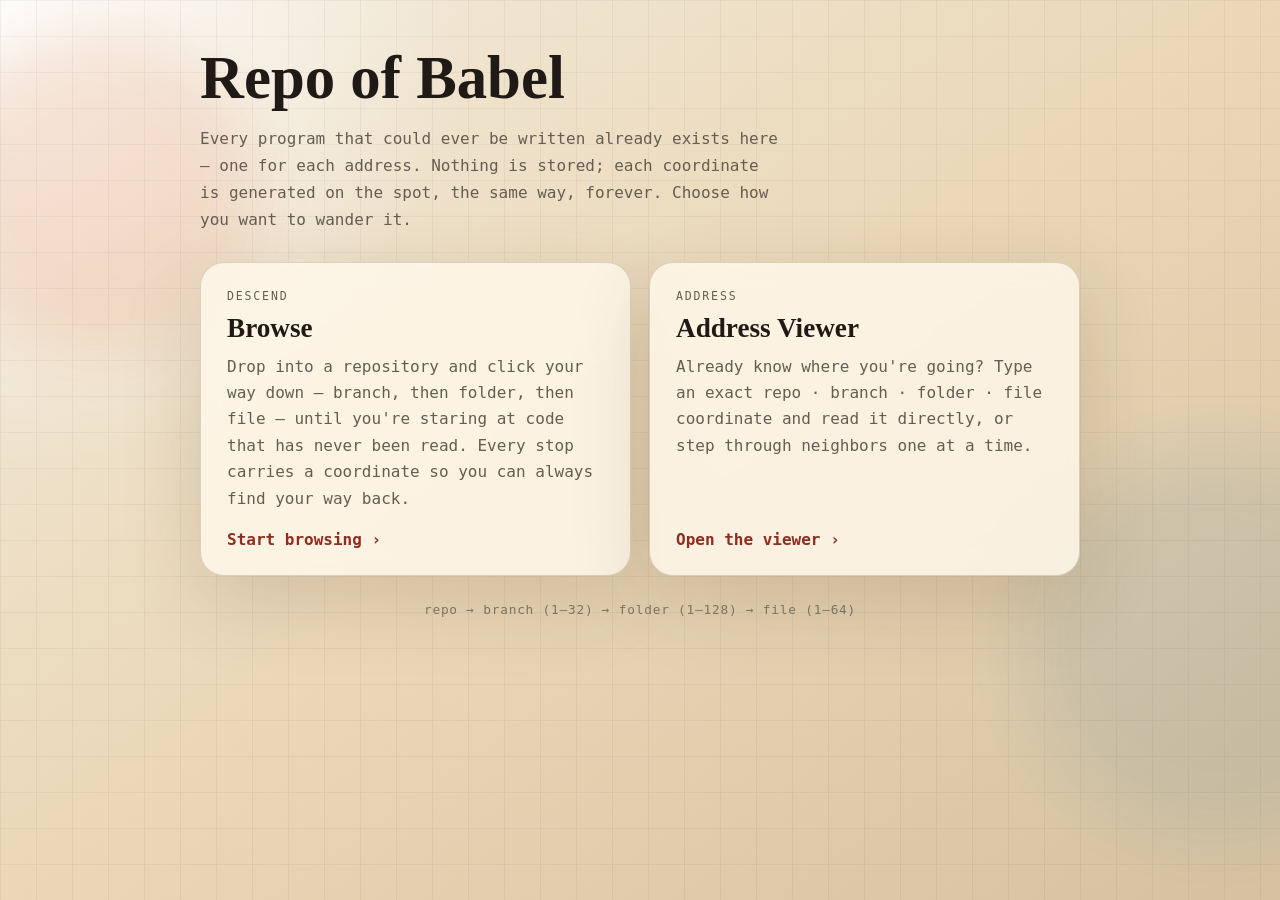
==== index.html @ e57479f8 "inital commit refactored old code" ====
<!doctype html>
<html lang="en">
  <head>
    <meta charset="UTF-8" />
    <meta name="viewport" content="width=device-width, initial-scale=1.0" />
    <title>Repo of Babel</title>
    <link rel="stylesheet" href="./styles.css" />
  </head>
  <body>
    <div class="background">
      <div class="glow glow-left"></div>
      <div class="glow glow-right"></div>
      <div class="grid"></div>
    </div>
    <main class="app-shell landing-shell">
      <header class="hero landing-hero">
        <h1>Repo of Babel</h1>
        <p class="landing-lede">
          Every program that could ever be written already exists here — one for
          each address. Nothing is stored; each coordinate is generated on the
          spot, the same way, forever. Choose how you want to wander it.
        </p>
      </header>

      <section class="mode-grid">
        <a class="mode-card" href="./browse.html">
          <span class="mode-tag">Descend</span>
          <h2>Browse</h2>
          <p>
            Drop into a repository and click your way down — branch, then folder,
            then file — until you're staring at code that has never been read.
            Every stop carries a coordinate so you can always find your way back.
          </p>
          <span class="mode-cta">Start browsing ›</span>
        </a>

        <a class="mode-card" href="./viewer.html">
          <span class="mode-tag">Address</span>
          <h2>Address Viewer</h2>
          <p>
            Already know where you're going? Type an exact
            repo · branch · folder · file coordinate and read it directly, or
            step through neighbors one at a time.
          </p>
          <span class="mode-cta">Open the viewer ›</span>
        </a>
      </section>

      <footer class="landing-foot">
        <p>repo → branch (1–32) → folder (1–128) → file (1–64)</p>
      </footer>
    </main>
  </body>
</html>
---- styles.css ----
:root {
  --bg: #f4ede0;
  --bg-deep: #d4c19f;
  --ink: #1f1a15;
  --muted: #665d52;
  --panel: rgba(255, 248, 235, 0.82);
  --panel-strong: rgba(255, 252, 246, 0.94);
  --border: rgba(58, 44, 28, 0.18);
  --shadow: 0 24px 80px rgba(74, 51, 17, 0.16);
  --keyword: #8f2d20;
  --builtin: #7e5f14;
  --operator: #38495a;
  --identifier: #2a2a2a;
  --literal: #146c4f;
  --comment: #857463;
  --line-number: rgba(31, 26, 21, 0.35);
}

* {
  box-sizing: border-box;
}

html,
body {
  margin: 0;
  min-height: 100%;
  overflow-x: hidden;
}

body {
  background:
    radial-gradient(circle at top left, rgba(255, 255, 255, 0.85), transparent 30%),
    linear-gradient(145deg, var(--bg) 0%, #ead8b8 48%, var(--bg-deep) 100%);
  color: var(--ink);
  font-family: "IBM Plex Mono", "SFMono-Regular", "Consolas", monospace;
}

button,
input,
select {
  font: inherit;
}

.background {
  inset: 0;
  overflow: hidden;
  pointer-events: none;
  position: fixed;
}

.glow {
  border-radius: 999px;
  filter: blur(30px);
  opacity: 0.65;
  position: absolute;
}

.glow-left {
  background: rgba(219, 110, 58, 0.22);
  height: 20rem;
  left: -4rem;
  top: 2rem;
  width: 20rem;
}

.glow-right {
  background: rgba(77, 126, 164, 0.18);
  bottom: 4rem;
  height: 24rem;
  right: -8rem;
  width: 24rem;
}

.grid {
  background-image:
    linear-gradient(rgba(53, 44, 31, 0.05) 1px, transparent 1px),
    linear-gradient(90deg, rgba(53, 44, 31, 0.05) 1px, transparent 1px);
  background-size: 36px 36px;
  inset: 0;
  position: absolute;
}

.app-shell {
  margin: 0 auto;
  max-width: 1100px;
  padding: 48px 20px 72px;
  position: relative;
}

.hero {
  animation: rise 600ms ease-out both;
  margin-bottom: 20px;
}

h1 {
  font-family: "Iowan Old Style", "Palatino Linotype", "Book Antiqua", Georgia, serif;
  font-size: clamp(2.2rem, 5vw, 3.8rem);
  line-height: 1;
  margin: 0;
}

.bound {
  color: var(--muted);
  font-size: 0.72rem;
  font-style: normal;
  letter-spacing: 0.04em;
  margin-left: 4px;
  opacity: 0.7;
}

.panel {
  backdrop-filter: blur(12px);
  background: var(--panel);
  border: 1px solid var(--border);
  border-radius: 24px;
  box-shadow: var(--shadow);
}

.controls-panel,
.meta-panel,
.viewer-panel {
  animation: rise 700ms ease-out both;
}

.controls-panel {
  padding: 20px;
}

.address-grid {
  display: grid;
  gap: 14px;
  grid-template-columns: repeat(5, minmax(0, 1fr));
}

label {
  display: flex;
  flex-direction: column;
  gap: 8px;
}

label span {
  color: var(--muted);
  font-size: 0.82rem;
}

select {
  appearance: none;
  background: var(--panel-strong);
  border: 1px solid rgba(75, 58, 36, 0.18);
  border-radius: 14px;
  color: var(--ink);
  min-height: 48px;
  padding: 12px 14px;
}

select:focus {
  border-color: rgba(143, 45, 32, 0.5);
  box-shadow: 0 0 0 3px rgba(143, 45, 32, 0.12);
  outline: none;
}

button {
  cursor: pointer;
  font-weight: 500;
  transition:
    transform 160ms ease,
    background 160ms ease,
    color 160ms ease,
    box-shadow 160ms ease;
}

/* Integrated spin field: ‹ [input] › */
.spin-field {
  align-items: stretch;
  background: var(--panel-strong);
  border: 1px solid rgba(75, 58, 36, 0.18);
  border-radius: 14px;
  display: flex;
  min-height: 48px;
  overflow: hidden;
  transition: border-color 160ms ease, box-shadow 160ms ease;
}

.spin-field:focus-within {
  border-color: rgba(143, 45, 32, 0.5);
  box-shadow: 0 0 0 3px rgba(143, 45, 32, 0.12);
}

.spin-field input {
  background: transparent;
  border: 0;
  border-radius: 0;
  color: var(--ink);
  flex: 1;
  min-width: 0;
  padding: 12px 4px;
  text-align: center;
}

.spin-field input:focus {
  box-shadow: none;
  outline: none;
}

.spin-field input::-webkit-inner-spin-button,
.spin-field input::-webkit-outer-spin-button {
  appearance: none;
}

.spin-field input[type="number"] {
  -moz-appearance: textfield;
}

.spin-btn {
  align-items: center;
  background: transparent;
  border: 0;
  color: var(--muted);
  display: flex;
  font-size: 1.2rem;
  justify-content: center;
  padding: 0 14px;
  transition: background 160ms ease, color 160ms ease;
}

.spin-btn:hover {
  background: rgba(35, 24, 15, 0.08);
  color: var(--ink);
}

.spin-btn:active {
  background: rgba(35, 24, 15, 0.15);
}

.nav-actions-row {
  display: flex;
  gap: 12px;
  margin-top: 18px;
}

.action-btn {
  background: #23180f;
  border: 0;
  border-radius: 999px;
  color: #fff9f0;
  min-height: 44px;
  padding: 0 20px;
}

.action-btn:hover {
  background: #8f2d20;
  transform: translateY(-1px);
}

.action-btn.ghost {
  background: transparent;
  border: 1px solid rgba(75, 58, 36, 0.28);
  color: var(--ink);
}

.action-btn.ghost:hover {
  background: var(--panel-strong);
  border-color: rgba(143, 45, 32, 0.5);
  color: #8f2d20;
}

/* Shared header row (viewer + browse) */
.hero-row {
  align-items: flex-end;
  display: flex;
  flex-wrap: wrap;
  gap: 16px;
  justify-content: space-between;
}

.home-link {
  color: var(--muted);
  display: inline-block;
  font-size: 0.85rem;
  letter-spacing: 0.03em;
  margin-bottom: 6px;
  text-decoration: none;
}

.home-link:hover {
  color: #8f2d20;
}

/* Landing page */
.landing-shell {
  max-width: 920px;
}

.landing-hero {
  margin-bottom: 28px;
}

.landing-lede {
  color: var(--muted);
  font-size: 1rem;
  line-height: 1.7;
  margin: 16px 0 0;
  max-width: 60ch;
}

.mode-grid {
  display: grid;
  gap: 18px;
  grid-template-columns: repeat(2, minmax(0, 1fr));
}

.mode-card {
  animation: rise 700ms ease-out both;
  backdrop-filter: blur(12px);
  background: var(--panel);
  border: 1px solid var(--border);
  border-radius: 24px;
  box-shadow: var(--shadow);
  color: var(--ink);
  display: flex;
  flex-direction: column;
  gap: 10px;
  padding: 26px;
  text-decoration: none;
  transition: transform 180ms ease, box-shadow 180ms ease, border-color 180ms ease;
}

.mode-card:hover {
  border-color: rgba(143, 45, 32, 0.45);
  box-shadow: 0 28px 80px rgba(74, 51, 17, 0.22);
  transform: translateY(-4px);
}

.mode-tag {
  color: var(--muted);
  font-size: 0.72rem;
  letter-spacing: 0.16em;
  text-transform: uppercase;
}

.mode-card h2 {
  font-family: "Iowan Old Style", "Palatino Linotype", "Book Antiqua", Georgia, serif;
  font-size: 1.7rem;
  margin: 0;
}

.mode-card p {
  color: var(--muted);
  line-height: 1.65;
  margin: 0;
}

.mode-cta {
  color: #8f2d20;
  font-weight: 600;
  margin-top: auto;
  padding-top: 8px;
}

.landing-foot {
  color: var(--muted);
  font-size: 0.8rem;
  letter-spacing: 0.06em;
  margin-top: 26px;
  opacity: 0.8;
  text-align: center;
}

/* Browse: guided descent */
.browse-tools {
  align-items: flex-end;
  display: flex;
  gap: 12px;
}

.lang-inline {
  flex-direction: column;
  gap: 6px;
}

.lang-inline span {
  font-size: 0.72rem;
}

.lang-inline select {
  min-height: 44px;
  padding: 8px 12px;
}

/* GitHub-style browse */
.gh-panel {
  margin-top: 18px;
  overflow: hidden;
  padding-bottom: 8px;
}

.gh-topbar {
  align-items: center;
  border-bottom: 1px solid var(--border);
  display: flex;
  flex-wrap: wrap;
  gap: 12px;
  justify-content: space-between;
  padding: 14px 20px;
}

.gh-breadcrumb {
  align-items: center;
  display: flex;
  flex-wrap: wrap;
  font-size: 1.05rem;
  gap: 6px;
}

.gh-breadcrumb svg {
  vertical-align: text-bottom;
}

.ghcrumb-root,
.ghcrumb-owner {
  align-items: center;
  color: var(--muted);
  display: inline-flex;
  gap: 6px;
}

.ghcrumb {
  background: transparent;
  border: 0;
  color: #8f2d20;
  cursor: pointer;
  font: inherit;
  padding: 2px 2px;
}

.ghcrumb:hover {
  text-decoration: underline;
}

.ghcrumb-repo {
  font-weight: 600;
}

.ghcrumb-current {
  color: var(--ink);
  cursor: default;
  font-weight: 600;
}

.ghcrumb-sep {
  color: var(--muted);
}

.gh-actions {
  align-items: center;
  display: flex;
  flex-wrap: wrap;
  gap: 10px;
}

.gh-pager {
  align-items: center;
  display: flex;
  gap: 8px;
}

.gh-page-label {
  color: var(--muted);
  font-size: 0.8rem;
}

.gh-btn {
  background: var(--panel-strong);
  border: 1px solid rgba(75, 58, 36, 0.22);
  border-radius: 8px;
  color: var(--ink);
  min-height: 34px;
  padding: 0 12px;
}

.gh-btn:hover:not(:disabled) {
  border-color: rgba(143, 45, 32, 0.5);
  color: #8f2d20;
}

.gh-btn:disabled {
  cursor: default;
  opacity: 0.45;
}

.gh-branch {
  align-items: center;
  background: var(--panel-strong);
  border: 1px solid rgba(75, 58, 36, 0.22);
  border-radius: 8px;
  color: var(--muted);
  display: inline-flex;
  gap: 6px;
  padding: 4px 8px 4px 10px;
}

.gh-branch-select {
  appearance: none;
  background: transparent;
  border: 0;
  color: var(--ink);
  min-height: 28px;
  padding: 0 4px;
}

.gh-branch-select:focus {
  outline: none;
}

.gh-coord {
  background: var(--panel-strong);
  border: 1px solid var(--border);
  border-radius: 999px;
  color: var(--muted);
  font-size: 0.76rem;
  letter-spacing: 0.04em;
  padding: 4px 12px;
}

.gh-body {
  max-height: 64vh;
  overflow: auto;
}

/* Repo explore grid */
.gh-repo-grid {
  display: grid;
  gap: 14px;
  grid-template-columns: repeat(auto-fill, minmax(280px, 1fr));
  padding: 18px 20px;
}

.gh-repo-card {
  background: var(--panel-strong);
  border: 1px solid var(--border);
  border-radius: 12px;
  color: var(--ink);
  display: flex;
  flex-direction: column;
  gap: 8px;
  padding: 16px;
  text-align: left;
}

.gh-repo-card:hover {
  border-color: rgba(143, 45, 32, 0.45);
  box-shadow: 0 12px 28px rgba(74, 51, 17, 0.14);
  transform: translateY(-2px);
}

.gh-repo-title {
  align-items: center;
  color: var(--muted);
  display: flex;
  gap: 8px;
}

.gh-repo-name {
  color: #8f2d20;
  font-weight: 600;
}

.gh-repo-desc {
  color: var(--muted);
  font-size: 0.85rem;
  line-height: 1.5;
  margin: 0;
}

.gh-repo-meta {
  align-items: center;
  color: var(--muted);
  display: flex;
  flex-wrap: wrap;
  font-size: 0.78rem;
  gap: 14px;
  margin-top: auto;
  padding-top: 4px;
}

.gh-repo-stars,
.gh-repo-lang {
  align-items: center;
  display: inline-flex;
  gap: 5px;
}

.gh-lang-dot {
  border-radius: 999px;
  display: inline-block;
  height: 10px;
  width: 10px;
}

/* File-listing table (folders + files) */
.gh-listing {
  padding: 6px 0;
}

.gh-row {
  align-items: center;
  background: transparent;
  border: 0;
  border-top: 1px solid var(--border);
  color: var(--ink);
  display: grid;
  gap: 16px;
  grid-template-columns: 20px minmax(120px, 240px) minmax(0, 1fr) auto;
  padding: 10px 20px;
  text-align: left;
  width: 100%;
}

.gh-row:first-child {
  border-top: 0;
}

.gh-row:hover {
  background: rgba(84, 174, 255, 0.08);
}

.gh-row-icon {
  align-items: center;
  display: inline-flex;
}

.gh-row-name {
  color: var(--ink);
  font-size: 0.9rem;
}

.gh-row:hover .gh-row-name {
  color: #8f2d20;
  text-decoration: underline;
}

.gh-row-msg {
  color: var(--muted);
  font-size: 0.82rem;
  overflow: hidden;
  text-overflow: ellipsis;
  white-space: nowrap;
}

.gh-row-time {
  color: var(--muted);
  font-size: 0.78rem;
  white-space: nowrap;
}

/* Blob view */
.gh-blob {
  padding: 0;
}

.blob-head {
  align-items: center;
  border-bottom: 1px solid var(--border);
  display: flex;
  flex-wrap: wrap;
  gap: 12px;
  justify-content: space-between;
  padding: 12px 20px;
}

.blob-name {
  align-items: center;
  display: inline-flex;
  gap: 8px;
}

.blob-meta {
  color: var(--muted);
  font-size: 0.8rem;
}

@media (max-width: 640px) {
  .gh-row {
    grid-template-columns: 20px minmax(0, 1fr) auto;
  }

  .gh-row-msg {
    display: none;
  }
}

.viewer-panel {
  margin-top: 18px;
  overflow: hidden;
}

.viewer-header {
  border-bottom: 1px solid var(--border);
  padding: 12px 20px;
}

.viewer-subtitle {
  color: var(--muted);
  font-size: 0.85rem;
  margin: 0;
}

.code-viewer {
  background:
    linear-gradient(180deg, rgba(255, 253, 249, 0.95), rgba(250, 243, 230, 0.95));
  counter-reset: line;
  font-size: 0.95rem;
  line-height: 1.7;
  max-height: 60vh;
  overflow: auto;
  padding: 16px 0;
}

.code-line {
  align-items: baseline;
  counter-increment: line;
  display: grid;
  gap: 18px;
  grid-template-columns: 56px minmax(0, 1fr);
  min-height: 1.8em;
  padding: 0 20px;
  white-space: pre-wrap;
}

.code-line::before {
  color: var(--line-number);
  content: counter(line);
  text-align: right;
}

.code-content {
  white-space: pre-wrap;
  word-break: break-word;
}

.token-keyword {
  color: var(--keyword);
  font-weight: 700;
}

.token-builtin {
  color: var(--builtin);
}

.token-operator {
  color: var(--operator);
}

.token-identifier {
  color: var(--identifier);
}

.token-literal {
  color: var(--literal);
}

.token-comment {
  color: var(--comment);
  font-style: italic;
}

.token-punctuation {
  color: rgba(31, 26, 21, 0.7);
}

.token-plain {
  color: inherit;
}

@keyframes rise {
  from {
    opacity: 0;
    transform: translateY(18px);
  }

  to {
    opacity: 1;
    transform: translateY(0);
  }
}

@media (max-width: 900px) {
  .address-grid {
    grid-template-columns: repeat(2, minmax(0, 1fr));
  }

  .language-select {
    grid-column: 1 / -1;
  }

  .mode-grid {
    grid-template-columns: 1fr;
  }
}

@media (max-width: 640px) {
  .app-shell {
    padding: 28px 14px 48px;
  }

  .address-grid {
    grid-template-columns: 1fr;
  }

  .code-line {
    gap: 12px;
    grid-template-columns: 42px minmax(0, 1fr);
    padding: 0 14px;
  }

  .controls-panel,
  .viewer-header {
    padding-left: 14px;
    padding-right: 14px;
  }

  .nav-actions-row .action-btn {
    flex: 1;
  }
}
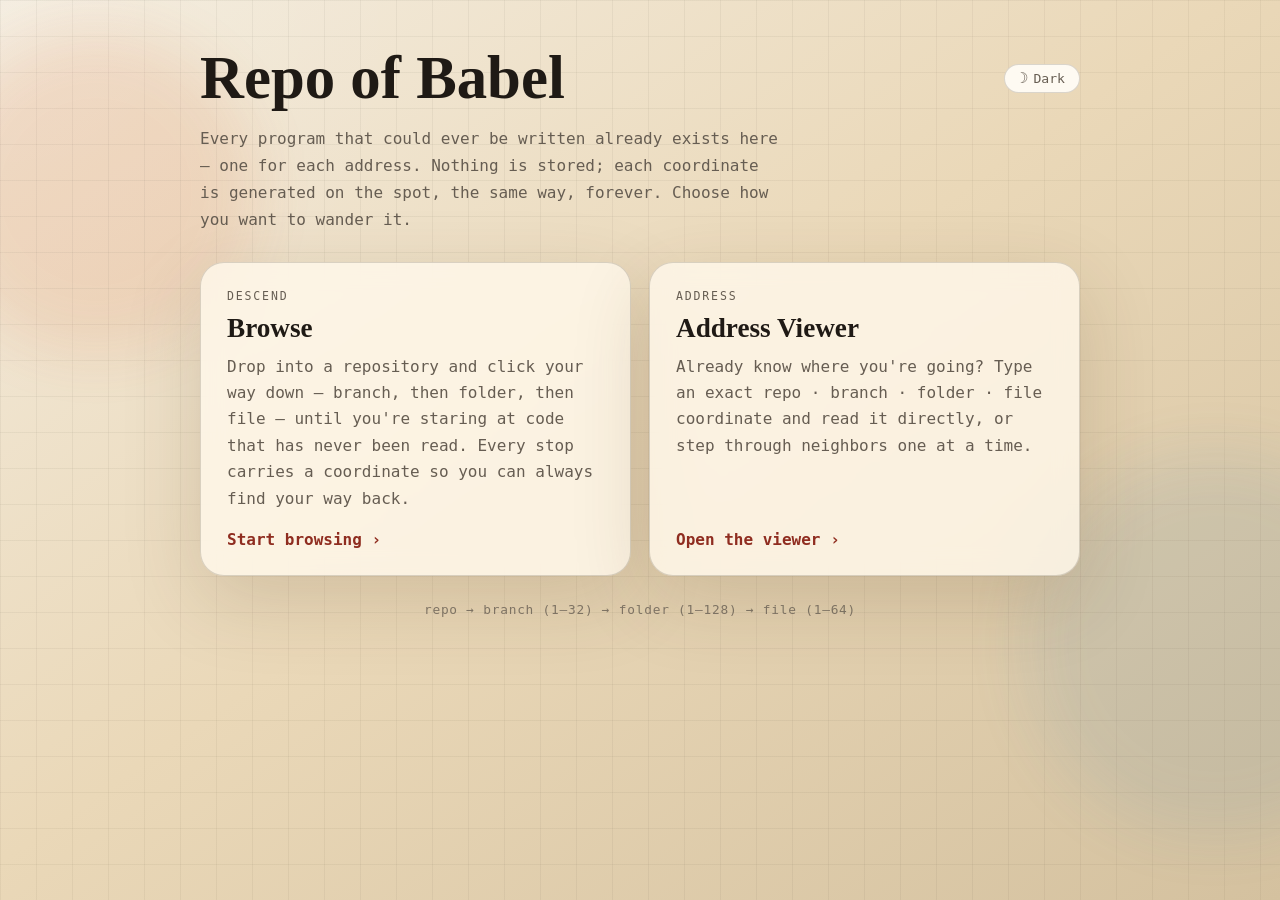
==== commit dbba3a8a: "added dark theme ui" ====
--- a/index.html
+++ b/index.html
@@ -5,6 +5,7 @@
     <meta name="viewport" content="width=device-width, initial-scale=1.0" />
     <title>Repo of Babel</title>
     <link rel="stylesheet" href="./styles.css" />
+    <script src="./theme.js"></script>
   </head>
   <body>
     <div class="background">
@@ -14,7 +15,13 @@
     </div>
     <main class="app-shell landing-shell">
       <header class="hero landing-hero">
-        <h1>Repo of Babel</h1>
+        <div class="landing-title-row">
+          <h1>Repo of Babel</h1>
+          <button class="theme-toggle" aria-label="Toggle dark mode">
+            <span class="theme-toggle-icon">☽</span>
+            <span class="theme-toggle-label">Dark</span>
+          </button>
+        </div>
         <p class="landing-lede">
           Every program that could ever be written already exists here — one for
           each address. Nothing is stored; each coordinate is generated on the
--- a/styles.css
+++ b/styles.css
@@ -1,6 +1,7 @@
 :root {
   --bg: #f4ede0;
   --bg-deep: #d4c19f;
+  --bg-mid: #ead8b8;
   --ink: #1f1a15;
   --muted: #665d52;
   --panel: rgba(255, 248, 235, 0.82);
@@ -14,6 +15,82 @@
   --literal: #146c4f;
   --comment: #857463;
   --line-number: rgba(31, 26, 21, 0.35);
+  --code-bg-top: rgba(255, 253, 249, 0.95);
+  --code-bg-bot: rgba(250, 243, 230, 0.95);
+  --glow-left: rgba(219, 110, 58, 0.22);
+  --glow-right: rgba(77, 126, 164, 0.18);
+  --grid-line: rgba(53, 44, 31, 0.05);
+  --accent: #8f2d20;
+  --btn-dark-bg: #23180f;
+  --btn-dark-fg: #fff9f0;
+  --spin-hover-bg: rgba(35, 24, 15, 0.08);
+  --spin-active-bg: rgba(35, 24, 15, 0.15);
+}
+
+[data-theme="dark"] {
+  --bg: #131110;
+  --bg-deep: #1c1915;
+  --bg-mid: #1a1714;
+  --ink: #e8dfd0;
+  --muted: #8c8070;
+  --panel: rgba(28, 25, 21, 0.88);
+  --panel-strong: rgba(36, 32, 27, 0.96);
+  --border: rgba(200, 170, 120, 0.12);
+  --shadow: 0 24px 80px rgba(0, 0, 0, 0.45);
+  --keyword: #e07060;
+  --builtin: #c4a044;
+  --operator: #7eb3cc;
+  --identifier: #d4ccc0;
+  --literal: #5ec49a;
+  --comment: #7a6e60;
+  --line-number: rgba(200, 185, 160, 0.28);
+  --code-bg-top: rgba(20, 18, 15, 0.97);
+  --code-bg-bot: rgba(25, 22, 17, 0.97);
+  --glow-left: rgba(200, 90, 40, 0.14);
+  --glow-right: rgba(60, 110, 150, 0.12);
+  --grid-line: rgba(200, 170, 120, 0.04);
+  --accent: #e07060;
+  --btn-dark-bg: #e8dfd0;
+  --btn-dark-fg: #131110;
+  --spin-hover-bg: rgba(200, 185, 160, 0.08);
+  --spin-active-bg: rgba(200, 185, 160, 0.15);
+  --scrollbar-track: rgba(200, 170, 120, 0.05);
+  --scrollbar-thumb: rgba(200, 170, 120, 0.18);
+  --scrollbar-thumb-hover: rgba(224, 112, 96, 0.5);
+}
+
+@media (prefers-color-scheme: dark) {
+  :root:not([data-theme="light"]) {
+    --bg: #131110;
+    --bg-deep: #1c1915;
+    --bg-mid: #1a1714;
+    --ink: #e8dfd0;
+    --muted: #8c8070;
+    --panel: rgba(28, 25, 21, 0.88);
+    --panel-strong: rgba(36, 32, 27, 0.96);
+    --border: rgba(200, 170, 120, 0.12);
+    --shadow: 0 24px 80px rgba(0, 0, 0, 0.45);
+    --keyword: #e07060;
+    --builtin: #c4a044;
+    --operator: #7eb3cc;
+    --identifier: #d4ccc0;
+    --literal: #5ec49a;
+    --comment: #7a6e60;
+    --line-number: rgba(200, 185, 160, 0.28);
+    --code-bg-top: rgba(20, 18, 15, 0.97);
+    --code-bg-bot: rgba(25, 22, 17, 0.97);
+    --glow-left: rgba(200, 90, 40, 0.14);
+    --glow-right: rgba(60, 110, 150, 0.12);
+    --grid-line: rgba(200, 170, 120, 0.04);
+    --accent: #e07060;
+    --btn-dark-bg: #e8dfd0;
+    --btn-dark-fg: #131110;
+    --spin-hover-bg: rgba(200, 185, 160, 0.08);
+    --spin-active-bg: rgba(200, 185, 160, 0.15);
+    --scrollbar-track: rgba(200, 170, 120, 0.05);
+    --scrollbar-thumb: rgba(200, 170, 120, 0.18);
+    --scrollbar-thumb-hover: rgba(224, 112, 96, 0.5);
+  }
 }
 
 * {
@@ -29,10 +106,11 @@
 
 body {
   background:
-    radial-gradient(circle at top left, rgba(255, 255, 255, 0.85), transparent 30%),
-    linear-gradient(145deg, var(--bg) 0%, #ead8b8 48%, var(--bg-deep) 100%);
+    radial-gradient(circle at top left, rgba(255, 255, 255, 0.06), transparent 30%),
+    linear-gradient(145deg, var(--bg) 0%, var(--bg-mid) 48%, var(--bg-deep) 100%);
   color: var(--ink);
   font-family: "IBM Plex Mono", "SFMono-Regular", "Consolas", monospace;
+  transition: background 300ms ease, color 300ms ease;
 }
 
 button,
@@ -56,7 +134,7 @@
 }
 
 .glow-left {
-  background: rgba(219, 110, 58, 0.22);
+  background: var(--glow-left);
   height: 20rem;
   left: -4rem;
   top: 2rem;
@@ -64,7 +142,7 @@
 }
 
 .glow-right {
-  background: rgba(77, 126, 164, 0.18);
+  background: var(--glow-right);
   bottom: 4rem;
   height: 24rem;
   right: -8rem;
@@ -73,8 +151,8 @@
 
 .grid {
   background-image:
-    linear-gradient(rgba(53, 44, 31, 0.05) 1px, transparent 1px),
-    linear-gradient(90deg, rgba(53, 44, 31, 0.05) 1px, transparent 1px);
+    linear-gradient(var(--grid-line) 1px, transparent 1px),
+    linear-gradient(90deg, var(--grid-line) 1px, transparent 1px);
   background-size: 36px 36px;
   inset: 0;
   position: absolute;
@@ -224,12 +302,12 @@
 }
 
 .spin-btn:hover {
-  background: rgba(35, 24, 15, 0.08);
+  background: var(--spin-hover-bg);
   color: var(--ink);
 }
 
 .spin-btn:active {
-  background: rgba(35, 24, 15, 0.15);
+  background: var(--spin-active-bg);
 }
 
 .nav-actions-row {
@@ -239,16 +317,17 @@
 }
 
 .action-btn {
-  background: #23180f;
+  background: var(--btn-dark-bg);
   border: 0;
   border-radius: 999px;
-  color: #fff9f0;
+  color: var(--btn-dark-fg);
   min-height: 44px;
   padding: 0 20px;
 }
 
 .action-btn:hover {
-  background: #8f2d20;
+  background: var(--accent);
+  color: #fff;
   transform: translateY(-1px);
 }
 
@@ -260,8 +339,8 @@
 
 .action-btn.ghost:hover {
   background: var(--panel-strong);
-  border-color: rgba(143, 45, 32, 0.5);
-  color: #8f2d20;
+  border-color: var(--accent);
+  color: var(--accent);
 }
 
 /* Shared header row (viewer + browse) */
@@ -283,7 +362,7 @@
 }
 
 .home-link:hover {
-  color: #8f2d20;
+  color: var(--accent);
 }
 
 /* Landing page */
@@ -326,7 +405,7 @@
 }
 
 .mode-card:hover {
-  border-color: rgba(143, 45, 32, 0.45);
+  border-color: rgba(143, 45, 32, 0.35);
   box-shadow: 0 28px 80px rgba(74, 51, 17, 0.22);
   transform: translateY(-4px);
 }
@@ -351,7 +430,7 @@
 }
 
 .mode-cta {
-  color: #8f2d20;
+  color: var(--accent);
   font-weight: 600;
   margin-top: auto;
   padding-top: 8px;
@@ -427,7 +506,7 @@
 .ghcrumb {
   background: transparent;
   border: 0;
-  color: #8f2d20;
+  color: var(--accent);
   cursor: pointer;
   font: inherit;
   padding: 2px 2px;
@@ -439,6 +518,16 @@
 
 .ghcrumb-repo {
   font-weight: 600;
+}
+
+.ghcrumb-index {
+  background: var(--panel-strong);
+  border: 1px solid var(--border);
+  border-radius: 999px;
+  color: var(--muted);
+  font-size: 0.72rem;
+  letter-spacing: 0.03em;
+  padding: 1px 8px;
 }
 
 .ghcrumb-current {
@@ -479,8 +568,8 @@
 }
 
 .gh-btn:hover:not(:disabled) {
-  border-color: rgba(143, 45, 32, 0.5);
-  color: #8f2d20;
+  border-color: var(--accent);
+  color: var(--accent);
 }
 
 .gh-btn:disabled {
@@ -491,7 +580,7 @@
 .gh-branch {
   align-items: center;
   background: var(--panel-strong);
-  border: 1px solid rgba(75, 58, 36, 0.22);
+  border: 1px solid var(--border);
   border-radius: 8px;
   color: var(--muted);
   display: inline-flex;
@@ -501,7 +590,7 @@
 
 .gh-branch-select {
   appearance: none;
-  background: transparent;
+  background: var(--panel-strong);
   border: 0;
   color: var(--ink);
   min-height: 28px;
@@ -548,7 +637,7 @@
 }
 
 .gh-repo-card:hover {
-  border-color: rgba(143, 45, 32, 0.45);
+  border-color: rgba(143, 45, 32, 0.35);
   box-shadow: 0 12px 28px rgba(74, 51, 17, 0.14);
   transform: translateY(-2px);
 }
@@ -561,8 +650,20 @@
 }
 
 .gh-repo-name {
-  color: #8f2d20;
+  color: var(--accent);
   font-weight: 600;
+}
+
+.gh-repo-index {
+  background: var(--panel);
+  border: 1px solid var(--border);
+  border-radius: 999px;
+  color: var(--muted);
+  font-size: 0.72rem;
+  letter-spacing: 0.03em;
+  margin-left: auto;
+  padding: 1px 8px;
+  white-space: nowrap;
 }
 
 .gh-repo-desc {
@@ -635,7 +736,7 @@
 }
 
 .gh-row:hover .gh-row-name {
-  color: #8f2d20;
+  color: var(--accent);
   text-decoration: underline;
 }
 
@@ -707,7 +808,7 @@
 
 .code-viewer {
   background:
-    linear-gradient(180deg, rgba(255, 253, 249, 0.95), rgba(250, 243, 230, 0.95));
+    linear-gradient(180deg, var(--code-bg-top), var(--code-bg-bot));
   counter-reset: line;
   font-size: 0.95rem;
   line-height: 1.7;
@@ -772,6 +873,72 @@
   color: inherit;
 }
 
+/* Dark mode toggle — inline in header */
+.theme-toggle {
+  align-items: center;
+  background: var(--panel-strong);
+  border: 1px solid var(--border);
+  border-radius: 999px;
+  color: var(--muted);
+  cursor: pointer;
+  display: inline-flex;
+  font-size: 0.82rem;
+  gap: 5px;
+  padding: 6px 14px;
+  transition: background 160ms ease, color 160ms ease, border-color 160ms ease;
+}
+
+.theme-toggle:hover {
+  border-color: var(--accent);
+  color: var(--accent);
+}
+
+.theme-toggle-icon {
+  font-size: 0.95rem;
+  line-height: 1;
+}
+
+/* landing: title + toggle on same row */
+.landing-title-row {
+  align-items: center;
+  display: flex;
+  flex-wrap: wrap;
+  gap: 16px;
+  justify-content: space-between;
+}
+
+/* Scrollbars */
+:root {
+  --scrollbar-track: rgba(58, 44, 28, 0.06);
+  --scrollbar-thumb: rgba(58, 44, 28, 0.22);
+  --scrollbar-thumb-hover: rgba(143, 45, 32, 0.5);
+}
+
+*,
+html,
+body {
+  scrollbar-color: var(--scrollbar-thumb) var(--scrollbar-track);
+  scrollbar-width: thin;
+}
+
+::-webkit-scrollbar {
+  height: 6px;
+  width: 6px;
+}
+
+::-webkit-scrollbar-track {
+  background: var(--scrollbar-track);
+}
+
+::-webkit-scrollbar-thumb {
+  background: var(--scrollbar-thumb);
+  border-radius: 999px;
+}
+
+::-webkit-scrollbar-thumb:hover {
+  background: var(--scrollbar-thumb-hover);
+}
+
 @keyframes rise {
   from {
     opacity: 0;
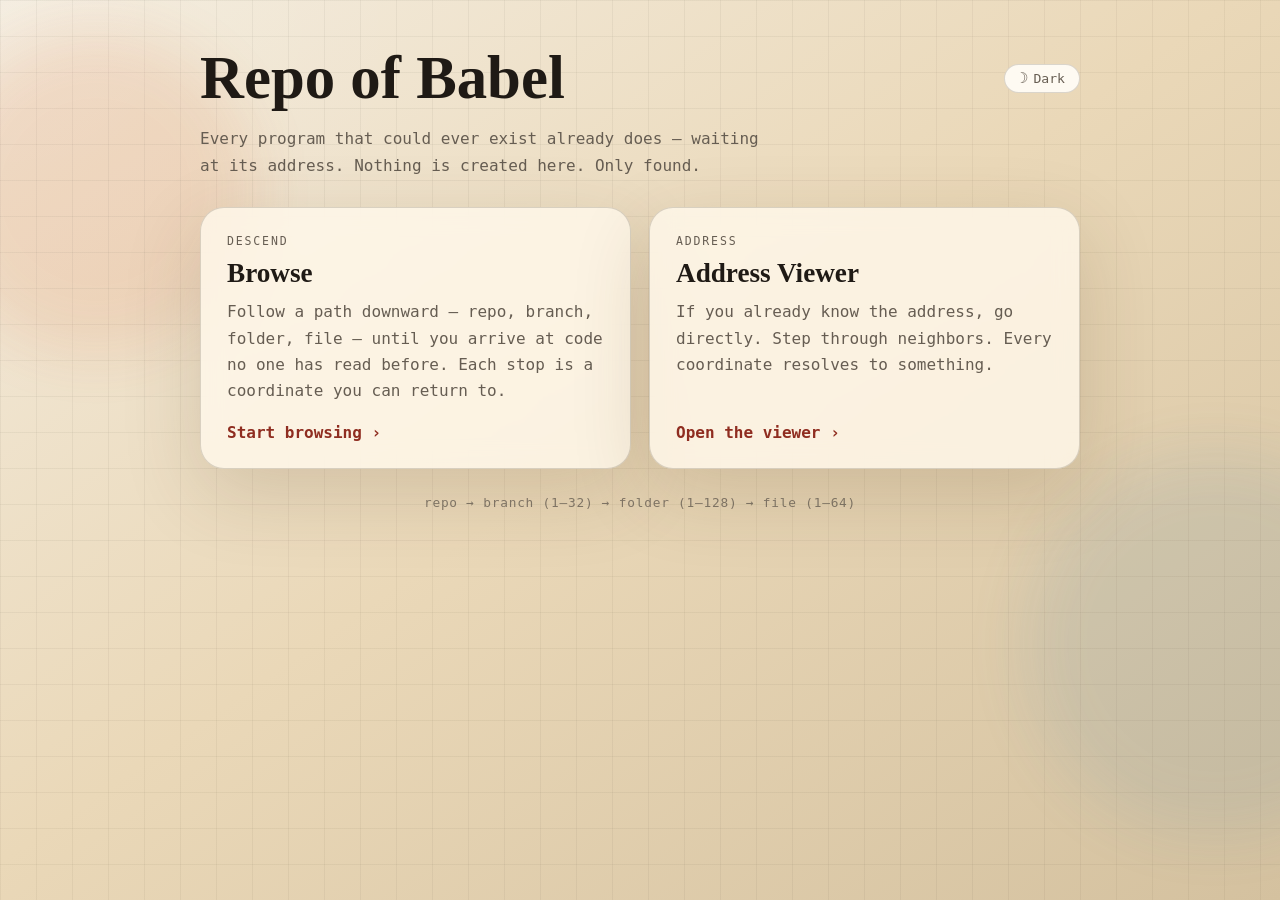
==== commit dbace5d9: "fixed issues with light overlay on darkmode" ====
--- a/index.html
+++ b/index.html
@@ -23,9 +23,8 @@
           </button>
         </div>
         <p class="landing-lede">
-          Every program that could ever be written already exists here — one for
-          each address. Nothing is stored; each coordinate is generated on the
-          spot, the same way, forever. Choose how you want to wander it.
+          Every program that could ever exist already does — waiting at its address.
+          Nothing is created here. Only found.
         </p>
       </header>
 
@@ -34,9 +33,8 @@
           <span class="mode-tag">Descend</span>
           <h2>Browse</h2>
           <p>
-            Drop into a repository and click your way down — branch, then folder,
-            then file — until you're staring at code that has never been read.
-            Every stop carries a coordinate so you can always find your way back.
+            Follow a path downward — repo, branch, folder, file — until you arrive
+            at code no one has read before. Each stop is a coordinate you can return to.
           </p>
           <span class="mode-cta">Start browsing ›</span>
         </a>
@@ -45,9 +43,8 @@
           <span class="mode-tag">Address</span>
           <h2>Address Viewer</h2>
           <p>
-            Already know where you're going? Type an exact
-            repo · branch · folder · file coordinate and read it directly, or
-            step through neighbors one at a time.
+            If you already know the address, go directly. Step through neighbors.
+            Every coordinate resolves to something.
           </p>
           <span class="mode-cta">Open the viewer ›</span>
         </a>
--- a/styles.css
+++ b/styles.css
@@ -792,7 +792,27 @@
 
 .viewer-panel {
   margin-top: 18px;
-  overflow: hidden;
+}
+
+.code-viewer-wrap {
+  position: relative;
+}
+
+.code-viewer-wrap::after {
+  background: linear-gradient(to bottom, transparent 60%, var(--bg) 100%);
+  bottom: 0;
+  content: "";
+  left: 0;
+  opacity: 1;
+  pointer-events: none;
+  position: absolute;
+  right: 0;
+  height: 80px;
+  transition: opacity 400ms ease;
+}
+
+.code-viewer-wrap.at-bottom::after {
+  opacity: 0;
 }
 
 .viewer-header {
@@ -807,13 +827,9 @@
 }
 
 .code-viewer {
-  background:
-    linear-gradient(180deg, var(--code-bg-top), var(--code-bg-bot));
   counter-reset: line;
   font-size: 0.95rem;
   line-height: 1.7;
-  max-height: 60vh;
-  overflow: auto;
   padding: 16px 0;
 }
 
@@ -917,26 +933,11 @@
 *,
 html,
 body {
-  scrollbar-color: var(--scrollbar-thumb) var(--scrollbar-track);
-  scrollbar-width: thin;
+  scrollbar-width: none;
 }
 
 ::-webkit-scrollbar {
-  height: 6px;
-  width: 6px;
-}
-
-::-webkit-scrollbar-track {
-  background: var(--scrollbar-track);
-}
-
-::-webkit-scrollbar-thumb {
-  background: var(--scrollbar-thumb);
-  border-radius: 999px;
-}
-
-::-webkit-scrollbar-thumb:hover {
-  background: var(--scrollbar-thumb-hover);
+  display: none;
 }
 
 @keyframes rise {
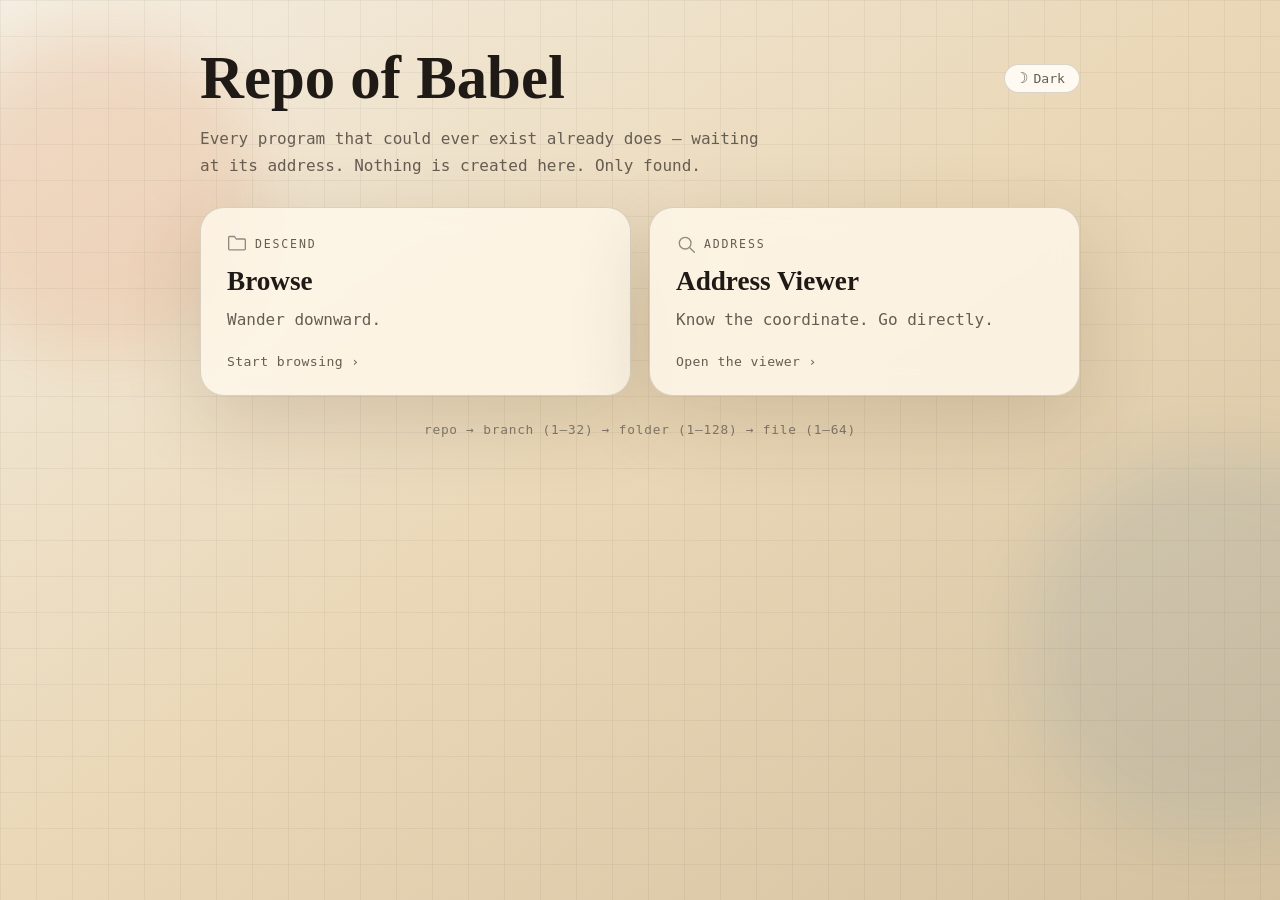
==== commit 97faa6d3: "fixed unclear landing page" ====
--- a/index.html
+++ b/index.html
@@ -30,22 +30,31 @@
 
       <section class="mode-grid">
         <a class="mode-card" href="./browse.html">
-          <span class="mode-tag">Descend</span>
+          <div class="mode-card-top">
+            <span class="mode-icon">
+              <svg width="20" height="20" viewBox="0 0 24 24" fill="none" stroke="currentColor" stroke-width="1.6" stroke-linecap="round" stroke-linejoin="round">
+                <path d="M3 3h6l2 3h10a1 1 0 0 1 1 1v11a1 1 0 0 1-1 1H3a1 1 0 0 1-1-1V4a1 1 0 0 1 1-1z"/>
+              </svg>
+            </span>
+            <span class="mode-tag">Descend</span>
+          </div>
           <h2>Browse</h2>
-          <p>
-            Follow a path downward — repo, branch, folder, file — until you arrive
-            at code no one has read before. Each stop is a coordinate you can return to.
-          </p>
+          <p>Wander downward.</p>
           <span class="mode-cta">Start browsing ›</span>
         </a>
 
         <a class="mode-card" href="./viewer.html">
-          <span class="mode-tag">Address</span>
+          <div class="mode-card-top">
+            <span class="mode-icon">
+              <svg width="20" height="20" viewBox="0 0 24 24" fill="none" stroke="currentColor" stroke-width="1.6" stroke-linecap="round" stroke-linejoin="round">
+                <circle cx="11" cy="11" r="7"/>
+                <line x1="16.5" y1="16.5" x2="22" y2="22"/>
+              </svg>
+            </span>
+            <span class="mode-tag">Address</span>
+          </div>
           <h2>Address Viewer</h2>
-          <p>
-            If you already know the address, go directly. Step through neighbors.
-            Every coordinate resolves to something.
-          </p>
+          <p>Know the coordinate. Go directly.</p>
           <span class="mode-cta">Open the viewer ›</span>
         </a>
       </section>
--- a/styles.css
+++ b/styles.css
@@ -410,6 +410,20 @@
   transform: translateY(-4px);
 }
 
+.mode-card-top {
+  align-items: center;
+  display: flex;
+  gap: 8px;
+  margin-bottom: 2px;
+}
+
+.mode-icon {
+  color: var(--muted);
+  display: inline-flex;
+  flex-shrink: 0;
+  opacity: 0.7;
+}
+
 .mode-tag {
   color: var(--muted);
   font-size: 0.72rem;
@@ -430,10 +444,16 @@
 }
 
 .mode-cta {
+  color: var(--muted);
+  font-size: 0.82rem;
+  letter-spacing: 0.03em;
+  margin-top: auto;
+  padding-top: 10px;
+  transition: color 180ms ease;
+}
+
+.mode-card:hover .mode-cta {
   color: var(--accent);
-  font-weight: 600;
-  margin-top: auto;
-  padding-top: 8px;
 }
 
 .landing-foot {
@@ -882,7 +902,7 @@
 }
 
 .token-punctuation {
-  color: rgba(31, 26, 21, 0.7);
+  color: var(--muted);
 }
 
 .token-plain {
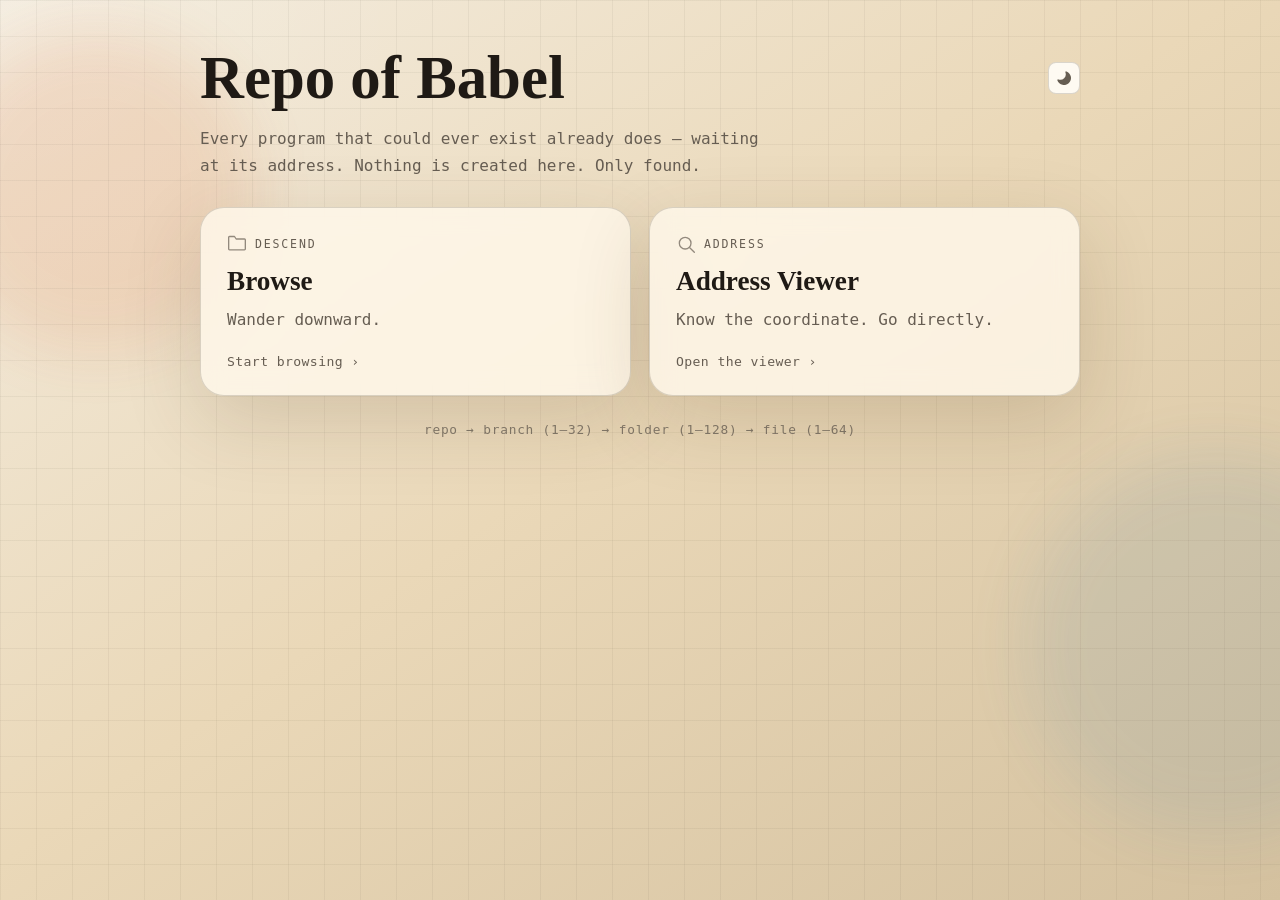
==== commit 9bd12f8f: "added lua functionality" ====
--- a/index.html
+++ b/index.html
@@ -18,8 +18,8 @@
         <div class="landing-title-row">
           <h1>Repo of Babel</h1>
           <button class="theme-toggle" aria-label="Toggle dark mode">
-            <span class="theme-toggle-icon">☽</span>
-            <span class="theme-toggle-label">Dark</span>
+            <svg class="theme-icon-moon" viewBox="0 0 16 16" width="16" height="16" fill="currentColor"><path d="M9.598 1.591a.75.75 0 0 1 .785-.175 7 7 0 1 1-8.967 8.967.75.75 0 0 1 .961-.96 5.5 5.5 0 0 0 7.046-7.046.75.75 0 0 1 .175-.786Z"/></svg>
+            <svg class="theme-icon-sun" viewBox="0 0 16 16" width="16" height="16" fill="currentColor"><path d="M8 12a4 4 0 1 1 0-8 4 4 0 0 1 0 8Zm0-1.5a2.5 2.5 0 1 0 0-5 2.5 2.5 0 0 0 0 5ZM8 0a.75.75 0 0 1 .75.75v1.5a.75.75 0 0 1-1.5 0V.75A.75.75 0 0 1 8 0Zm0 13a.75.75 0 0 1 .75.75v1.5a.75.75 0 0 1-1.5 0v-1.5A.75.75 0 0 1 8 13Zm7.25-5.25a.75.75 0 0 1 0 1.5h-1.5a.75.75 0 0 1 0-1.5h1.5ZM0 8a.75.75 0 0 1 .75-.75h1.5a.75.75 0 0 1 0 1.5H.75A.75.75 0 0 1 0 8Zm11.314-4.886a.75.75 0 0 1 1.06 1.06l-1.06 1.061a.75.75 0 1 1-1.061-1.06l1.06-1.061ZM4.687 11.253a.75.75 0 0 1 1.06 1.06l-1.06 1.061a.75.75 0 1 1-1.06-1.06l1.06-1.061Zm7.687 1.06a.75.75 0 0 1-1.06 1.061l-1.061-1.06a.75.75 0 0 1 1.06-1.061l1.061 1.06ZM4.687 4.747a.75.75 0 0 1-1.06 1.06L2.566 4.747a.75.75 0 0 1 1.06-1.06l1.061 1.06Z"/></svg>
           </button>
         </div>
         <p class="landing-lede">
--- a/styles.css
+++ b/styles.css
@@ -1,4 +1,5 @@
 :root {
+  color-scheme: light;
   --bg: #f4ede0;
   --bg-deep: #d4c19f;
   --bg-mid: #ead8b8;
@@ -25,9 +26,12 @@
   --btn-dark-fg: #fff9f0;
   --spin-hover-bg: rgba(35, 24, 15, 0.08);
   --spin-active-bg: rgba(35, 24, 15, 0.15);
+  --browse-control-text: #554b40;
+  --browse-stat-number: #554b40;
 }
 
 [data-theme="dark"] {
+  color-scheme: dark;
   --bg: #131110;
   --bg-deep: #1c1915;
   --bg-mid: #1a1714;
@@ -54,6 +58,8 @@
   --btn-dark-fg: #131110;
   --spin-hover-bg: rgba(200, 185, 160, 0.08);
   --spin-active-bg: rgba(200, 185, 160, 0.15);
+  --browse-control-text: var(--ink);
+  --browse-stat-number: var(--ink);
   --scrollbar-track: rgba(200, 170, 120, 0.05);
   --scrollbar-thumb: rgba(200, 170, 120, 0.18);
   --scrollbar-thumb-hover: rgba(224, 112, 96, 0.5);
@@ -61,6 +67,7 @@
 
 @media (prefers-color-scheme: dark) {
   :root:not([data-theme="light"]) {
+    color-scheme: dark;
     --bg: #131110;
     --bg-deep: #1c1915;
     --bg-mid: #1a1714;
@@ -87,6 +94,8 @@
     --btn-dark-fg: #131110;
     --spin-hover-bg: rgba(200, 185, 160, 0.08);
     --spin-active-bg: rgba(200, 185, 160, 0.15);
+    --browse-control-text: var(--ink);
+    --browse-stat-number: var(--ink);
     --scrollbar-track: rgba(200, 170, 120, 0.05);
     --scrollbar-thumb: rgba(200, 170, 120, 0.18);
     --scrollbar-thumb-hover: rgba(224, 112, 96, 0.5);
@@ -95,6 +104,11 @@
 
 * {
   box-sizing: border-box;
+}
+
+:focus-visible {
+  outline: 2px solid var(--accent);
+  outline-offset: 2px;
 }
 
 html,
@@ -227,8 +241,14 @@
   border: 1px solid rgba(75, 58, 36, 0.18);
   border-radius: 14px;
   color: var(--ink);
+  color-scheme: inherit;
   min-height: 48px;
   padding: 12px 14px;
+}
+
+select option {
+  background: var(--panel-strong);
+  color: var(--ink);
 }
 
 select:focus {
@@ -293,17 +313,20 @@
   align-items: center;
   background: transparent;
   border: 0;
-  color: var(--muted);
-  display: flex;
-  font-size: 1.2rem;
+  color: var(--accent);
+  cursor: pointer;
+  display: flex;
+  font-size: 1.4rem;
   justify-content: center;
+  opacity: 0.65;
   padding: 0 14px;
-  transition: background 160ms ease, color 160ms ease;
+  transition: background 160ms ease, color 160ms ease, opacity 160ms ease;
 }
 
 .spin-btn:hover {
   background: var(--spin-hover-bg);
   color: var(--ink);
+  opacity: 1;
 }
 
 .spin-btn:active {
@@ -466,49 +489,44 @@
 }
 
 /* Browse: guided descent */
-.browse-tools {
-  align-items: flex-end;
-  display: flex;
-  gap: 12px;
-}
-
-.lang-inline {
-  flex-direction: column;
-  gap: 6px;
-}
-
-.lang-inline span {
-  font-size: 0.72rem;
-}
-
-.lang-inline select {
-  min-height: 44px;
-  padding: 8px 12px;
-}
 
 /* GitHub-style browse */
 .gh-panel {
   margin-top: 18px;
   overflow: hidden;
-  padding-bottom: 8px;
 }
 
 .gh-topbar {
   align-items: center;
   border-bottom: 1px solid var(--border);
   display: flex;
-  flex-wrap: wrap;
-  gap: 12px;
-  justify-content: space-between;
-  padding: 14px 20px;
-}
+  gap: 10px;
+  min-height: 48px;
+  padding: 0 16px;
+}
+
+.gh-actionbar {
+  align-items: center;
+  border-bottom: 1px solid var(--border);
+  display: flex;
+  min-height: 44px;
+  padding: 0 16px;
+}
+
+.gh-actionbar:empty,
+.gh-actionbar:has(.gh-actions:empty) {
+  display: none;
+}
+
 
 .gh-breadcrumb {
   align-items: center;
   display: flex;
+  flex: 1;
   flex-wrap: wrap;
   font-size: 1.05rem;
   gap: 6px;
+  min-width: 0;
 }
 
 .gh-breadcrumb svg {
@@ -523,12 +541,35 @@
   gap: 6px;
 }
 
+.ghcrumb-back {
+  align-items: center;
+  background: var(--panel-strong);
+  border: 1px solid var(--border);
+  border-radius: 999px;
+  color: var(--muted);
+  cursor: pointer;
+  display: inline-flex;
+  font: inherit;
+  justify-content: center;
+  line-height: 1;
+  padding: 4px 8px;
+  transition: color 120ms ease, background 120ms ease;
+}
+
+.ghcrumb-back:hover {
+  background: var(--bg-deep);
+  color: var(--ink);
+}
+
 .ghcrumb {
+  align-items: center;
   background: transparent;
   border: 0;
-  color: var(--accent);
+  color: var(--ink);
   cursor: pointer;
+  display: inline-flex;
   font: inherit;
+  gap: 6px;
   padding: 2px 2px;
 }
 
@@ -551,7 +592,7 @@
 }
 
 .ghcrumb-current {
-  color: var(--ink);
+  color: var(--accent);
   cursor: default;
   font-weight: 600;
 }
@@ -563,8 +604,13 @@
 .gh-actions {
   align-items: center;
   display: flex;
-  flex-wrap: wrap;
+  flex: 1;
+  flex-wrap: nowrap;
   gap: 10px;
+  min-width: 0;
+  overflow: visible;
+  padding-bottom: 0;
+  white-space: nowrap;
 }
 
 .gh-pager {
@@ -597,28 +643,245 @@
   opacity: 0.45;
 }
 
+.gh-btn-icon {
+  font-size: 1rem;
+  min-height: 26px;
+  padding: 0 8px;
+}
+
+.gh-repo-toolbar {
+  align-items: center;
+  display: inline-flex;
+  flex-wrap: nowrap;
+  gap: 18px;
+  max-width: 100%;
+  min-width: 0;
+  overflow: visible;
+  white-space: nowrap;
+}
+
+.gh-branch-wrap {
+  display: inline-flex;
+  flex: 0 0 auto;
+  position: relative;
+}
+
 .gh-branch {
+  align-items: center;
+  background: transparent;
+  border: 0;
+  box-sizing: border-box;
+  color: var(--ink);
+  cursor: pointer;
+  display: inline-flex;
+  flex: 0 0 auto;
+  flex-wrap: nowrap;
+  font-size: 0.8125rem;
+  line-height: 1;
+  max-width: 100%;
+  min-width: 0;
+  padding: 0;
+  white-space: nowrap;
+}
+
+.gh-branch-row {
   align-items: center;
   background: var(--panel-strong);
   border: 1px solid var(--border);
   border-radius: 8px;
-  color: var(--muted);
+  display: flex;
+  flex: 0 0 auto;
+  flex-wrap: nowrap;
+  gap: 4px;
+  height: 32px;
+  max-width: 100%;
+  min-width: 0;
+  overflow: hidden;
+  padding: 0 10px 0 9px;
+  transition: background-color 120ms ease, border-color 120ms ease;
+  white-space: nowrap;
+}
+
+.gh-branch:hover .gh-branch-row {
+  background: color-mix(in srgb, var(--panel-strong) 80%, var(--bg));
+  border-color: var(--muted);
+}
+
+.gh-branch:focus-within .gh-branch-row {
+  border-color: var(--accent);
+  box-shadow: 0 0 0 2px color-mix(in srgb, var(--accent) 28%, transparent);
+}
+
+.gh-branch-chevron {
+  border-left: 4px solid transparent;
+  border-right: 4px solid transparent;
+  border-top: 5px solid currentColor;
+  content: "";
+  display: block;
+  flex-shrink: 0;
+  margin-left: 4px;
+  opacity: 1;
+  pointer-events: none;
+}
+
+.gh-branch-icon {
+  align-items: center;
+  color: var(--muted);
+  display: flex;
+  flex: 0 0 auto;
+  height: 15px;
+  justify-content: center;
+  width: 15px;
+}
+
+.gh-branch-icon svg {
+  color: var(--muted);
+  display: block;
+  flex-shrink: 0;
+  height: 15px;
+  width: 15px;
+}
+
+.gh-branch-name {
+  color: var(--browse-control-text);
+  display: block;
+  flex: 0 1 8.75rem;
+  font-size: 0.8125rem;
+  font-weight: 600;
+  line-height: 28px;
+  max-width: 100%;
+  min-width: 0;
+  overflow: hidden;
+  text-overflow: ellipsis;
+  text-align: left;
+  white-space: nowrap;
+  width: 8.75rem;
+}
+
+.gh-lang-icon {
+  align-items: center;
   display: inline-flex;
+  flex-shrink: 0;
+}
+
+.gh-lang-picker .gh-branch-option {
+  align-items: center;
+  display: flex;
+  gap: 7px;
+}
+
+.gh-lang-picker .gh-branch-name {
+  flex: 0 0 auto;
+  width: auto;
+}
+
+.gh-lang-picker .gh-branch-menu {
+  font-size: 0.8rem;
+  min-width: 0;
+  right: 0;
+  left: auto;
+  width: max-content;
+}
+
+.gh-lang-picker .gh-branch-option {
+  min-height: 24px;
+  padding: 0 8px;
+}
+
+.gh-branch-menu {
+  background: var(--panel-strong);
+  border: 1px solid var(--border);
+  border-radius: 8px;
+  box-shadow: 0 14px 34px rgba(31, 26, 21, 0.16);
+  display: flex;
+  flex-direction: column;
+  gap: 2px;
+  left: 0;
+  max-height: 220px;
+  min-width: 100%;
+  overflow-y: auto;
+  padding: 6px;
+  position: absolute;
+  top: calc(100% + 6px);
+  width: 220px;
+  z-index: 20;
+}
+
+[data-theme="dark"] .gh-branch-menu {
+  box-shadow: 0 16px 38px rgba(0, 0, 0, 0.38);
+}
+
+.gh-branch-menu[hidden] {
+  display: none;
+}
+
+.gh-branch-option {
+  align-items: center;
+  background: transparent;
+  border: 0;
+  border-radius: 6px;
+  color: var(--ink);
+  cursor: pointer;
+  display: flex;
+  font-size: 0.8125rem;
+  gap: 4px;
+  line-height: 1;
+  min-height: 28px;
+  overflow: hidden;
+  padding: 0 10px;
+  text-align: left;
+  white-space: nowrap;
+}
+
+.gh-branch-option:hover,
+.gh-branch-option:focus {
+  background: var(--panel);
+  color: var(--accent);
+  outline: none;
+}
+
+.gh-branch-option[aria-selected="true"] {
+  background: color-mix(in srgb, var(--accent) 12%, var(--panel-strong));
+  color: var(--accent);
+  font-weight: 700;
+}
+
+.gh-branch-index {
+  color: var(--muted);
+  font-size: 0.75rem;
+  font-weight: 400;
+  margin-left: 6px;
+  opacity: 0.7;
+}
+
+.gh-branch-option[aria-selected="true"] .gh-branch-index {
+  color: var(--accent);
+}
+
+.gh-stat {
+  align-items: center;
+  color: var(--muted);
+  display: inline-flex;
+  flex: 0 0 auto;
+  font-size: 0.8125rem;
   gap: 6px;
-  padding: 4px 8px 4px 10px;
-}
-
-.gh-branch-select {
-  appearance: none;
-  background: var(--panel-strong);
-  border: 0;
-  color: var(--ink);
-  min-height: 28px;
-  padding: 0 4px;
-}
-
-.gh-branch-select:focus {
-  outline: none;
+  line-height: 1;
+  white-space: nowrap;
+}
+
+.gh-stat svg {
+  color: var(--muted);
+  display: block;
+  flex-shrink: 0;
+  height: 15px;
+  opacity: 0.85;
+  transform: translateY(-1px);
+  width: 15px;
+}
+
+.gh-stat strong {
+  color: var(--browse-stat-number);
+  font-weight: 600;
 }
 
 .gh-coord {
@@ -626,17 +889,43 @@
   border: 1px solid var(--border);
   border-radius: 999px;
   color: var(--muted);
+  flex: 0 0 auto;
   font-size: 0.76rem;
   letter-spacing: 0.04em;
+  margin-left: auto;
   padding: 4px 12px;
 }
 
 .gh-body {
   max-height: 64vh;
   overflow: auto;
+  scrollbar-color: var(--scrollbar-thumb) var(--scrollbar-track);
+  scrollbar-width: thin;
+}
+
+.gh-body::-webkit-scrollbar {
+  display: block;
+  width: 6px;
+}
+
+.gh-body::-webkit-scrollbar-track {
+  background: var(--scrollbar-track);
+}
+
+.gh-body::-webkit-scrollbar-thumb {
+  background: var(--scrollbar-thumb);
+  border-radius: 999px;
+}
+
+.gh-body::-webkit-scrollbar-thumb:hover {
+  background: var(--scrollbar-thumb-hover);
 }
 
 /* Repo explore grid */
+.gh-body-uncapped {
+  max-height: none;
+}
+
 .gh-repo-grid {
   display: grid;
   gap: 14px;
@@ -715,6 +1004,8 @@
   border-radius: 999px;
   display: inline-block;
   height: 10px;
+  margin-right: 4px;
+  vertical-align: middle;
   width: 10px;
 }
 
@@ -751,8 +1042,30 @@
 }
 
 .gh-row-name {
-  color: var(--ink);
+  align-items: center;
+  color: var(--ink);
+  display: inline-flex;
   font-size: 0.9rem;
+  gap: 7px;
+  min-width: 0;
+  overflow: hidden;
+}
+
+.gh-row-name > span:first-child {
+  overflow: hidden;
+  text-overflow: ellipsis;
+  white-space: nowrap;
+}
+
+.gh-row-index {
+  background: var(--panel-strong);
+  border: 1px solid var(--border);
+  border-radius: 999px;
+  color: var(--muted);
+  flex-shrink: 0;
+  font-size: 0.7rem;
+  letter-spacing: 0.03em;
+  padding: 1px 7px;
 }
 
 .gh-row:hover .gh-row-name {
@@ -798,6 +1111,198 @@
 .blob-meta {
   color: var(--muted);
   font-size: 0.8rem;
+}
+
+.blob-run {
+  align-items: center;
+  display: flex;
+  gap: 12px;
+  margin-left: auto;
+}
+
+.split-view {
+  display: flex;
+  flex-direction: column;
+}
+
+.split-view.has-output {
+  height: 82vh;
+}
+
+.split-view.has-output .code-viewer,
+.split-view.has-output .code-viewer-wrap {
+  flex: 1;
+  min-height: 0;
+  overflow: auto;
+}
+
+.split-view.has-output .terminal-wrap {
+  animation: slide-up 200ms ease-out both;
+  display: flex;
+  flex: 0 0 50%;
+  flex-direction: column;
+  min-height: 0;
+}
+
+.split-view.has-output .terminal {
+  flex: 1;
+  max-height: none;
+}
+
+@keyframes slide-up {
+  from { opacity: 0; transform: translateY(12px); }
+  to   { opacity: 1; transform: translateY(0); }
+}
+
+.terminal-wrap {
+  border-top: 2px solid color-mix(in srgb, var(--accent) 45%, var(--border));
+  border-radius: 0 0 16px 16px;
+  overflow: hidden;
+}
+
+.terminal-bar {
+  align-items: center;
+  background: var(--bg-deep);
+  border-bottom: 1px solid var(--border);
+  display: flex;
+  gap: 6px;
+  padding: 8px 14px;
+}
+
+.term-dot {
+  border-radius: 50%;
+  display: inline-block;
+  height: 11px;
+  opacity: 0.7;
+  width: 11px;
+}
+
+.term-dot-red    { background: #c0574a; }
+.term-dot-yellow { background: #b8902a; }
+.term-dot-green  { background: #4a9660; }
+
+.term-title {
+  color: var(--muted);
+  font-size: 0.75rem;
+  margin-left: 8px;
+  flex: 1;
+  text-align: center;
+}
+
+.run-status {
+  color: var(--muted);
+  font-size: 0.72rem;
+  opacity: 0.7;
+  white-space: nowrap;
+}
+
+.terminal {
+  background: var(--bg-deep);
+  color: var(--ink);
+  font-size: 0.88rem;
+  line-height: 1.6;
+  margin: 0;
+  max-height: 320px;
+  overflow: auto;
+  padding: 14px 18px;
+  white-space: pre-wrap;
+  word-break: break-word;
+}
+
+.terminal::before {
+  color: var(--literal);
+  content: "$ run\A";
+  display: block;
+  white-space: pre;
+}
+
+.terminal .stderr {
+  color: var(--keyword);
+}
+
+.terminal .term-empty {
+  color: var(--muted);
+  font-style: italic;
+}
+
+:root .terminal-bar,
+:root .terminal {
+  background: #2a201a;
+}
+
+:root .terminal {
+  color: #d8cfc4;
+}
+
+:root .terminal-bar {
+  border-bottom-color: rgba(255, 255, 255, 0.07);
+}
+
+:root .term-title,
+:root .run-status {
+  color: rgba(216, 207, 196, 0.45);
+}
+
+:root .terminal::before {
+  color: #7abf8a;
+}
+
+:root .terminal .stderr {
+  color: #d47060;
+}
+
+:root .terminal .term-empty {
+  color: rgba(216, 207, 196, 0.35);
+}
+
+[data-theme="dark"] .terminal-bar,
+[data-theme="dark"] .terminal {
+  background: var(--bg-deep);
+  color: var(--ink);
+}
+
+[data-theme="dark"] .term-title,
+[data-theme="dark"] .run-status {
+  color: var(--muted);
+  opacity: 0.7;
+}
+
+[data-theme="dark"] .terminal::before {
+  color: var(--literal);
+}
+
+[data-theme="dark"] .terminal .stderr {
+  color: var(--keyword);
+}
+
+[data-theme="dark"] .terminal .term-empty {
+  color: var(--muted);
+}
+
+@media (prefers-color-scheme: dark) {
+  :root:not([data-theme="light"]) .terminal-bar,
+  :root:not([data-theme="light"]) .terminal {
+    background: var(--bg-deep);
+    color: var(--ink);
+  }
+
+  :root:not([data-theme="light"]) .term-title,
+  :root:not([data-theme="light"]) .run-status {
+    color: var(--muted);
+    opacity: 0.7;
+  }
+
+  :root:not([data-theme="light"]) .terminal::before {
+    color: var(--literal);
+  }
+
+  :root:not([data-theme="light"]) .terminal .stderr {
+    color: var(--keyword);
+  }
+
+  :root:not([data-theme="light"]) .terminal .term-empty {
+    color: var(--muted);
+  }
 }
 
 @media (max-width: 640px) {
@@ -836,7 +1341,11 @@
 }
 
 .viewer-header {
+  align-items: center;
   border-bottom: 1px solid var(--border);
+  display: flex;
+  gap: 12px;
+  justify-content: space-between;
   padding: 12px 20px;
 }
 
@@ -909,19 +1418,20 @@
   color: inherit;
 }
 
-/* Dark mode toggle — inline in header */
+/* Dark mode toggle */
 .theme-toggle {
   align-items: center;
   background: var(--panel-strong);
   border: 1px solid var(--border);
-  border-radius: 999px;
+  border-radius: 8px;
   color: var(--muted);
   cursor: pointer;
   display: inline-flex;
-  font-size: 0.82rem;
-  gap: 5px;
-  padding: 6px 14px;
-  transition: background 160ms ease, color 160ms ease, border-color 160ms ease;
+  height: 32px;
+  justify-content: center;
+  padding: 0;
+  transition: border-color 160ms ease, color 160ms ease;
+  width: 32px;
 }
 
 .theme-toggle:hover {
@@ -929,9 +1439,26 @@
   color: var(--accent);
 }
 
-.theme-toggle-icon {
-  font-size: 0.95rem;
-  line-height: 1;
+.theme-toggle-fixed {
+  position: fixed;
+  right: 24px;
+  top: 20px;
+  z-index: 100;
+}
+
+.theme-icon-sun { display: none; }
+.theme-icon-moon { display: block; }
+
+[data-theme="dark"] .theme-icon-sun,
+@media (prefers-color-scheme: dark) {
+  :root:not([data-theme="light"]) .theme-icon-sun { display: block; }
+}
+
+[data-theme="dark"] .theme-icon-moon { display: none; }
+
+@media (prefers-color-scheme: dark) {
+  :root:not([data-theme="light"]) .theme-icon-moon { display: none; }
+  :root:not([data-theme="light"]) .theme-icon-sun { display: block; }
 }
 
 /* landing: title + toggle on same row */
@@ -960,6 +1487,34 @@
   display: none;
 }
 
+.split-view.has-output .code-viewer,
+.split-view.has-output .code-viewer-wrap {
+  scrollbar-width: thin;
+  scrollbar-color: var(--scrollbar-thumb) var(--scrollbar-track);
+}
+
+.split-view.has-output .code-viewer::-webkit-scrollbar,
+.split-view.has-output .code-viewer-wrap::-webkit-scrollbar {
+  display: block;
+  width: 6px;
+}
+
+.split-view.has-output .code-viewer::-webkit-scrollbar-track,
+.split-view.has-output .code-viewer-wrap::-webkit-scrollbar-track {
+  background: var(--scrollbar-track);
+}
+
+.split-view.has-output .code-viewer::-webkit-scrollbar-thumb,
+.split-view.has-output .code-viewer-wrap::-webkit-scrollbar-thumb {
+  background: var(--scrollbar-thumb);
+  border-radius: 999px;
+}
+
+.split-view.has-output .code-viewer::-webkit-scrollbar-thumb:hover,
+.split-view.has-output .code-viewer-wrap::-webkit-scrollbar-thumb:hover {
+  background: var(--scrollbar-thumb-hover);
+}
+
 @keyframes rise {
   from {
     opacity: 0;
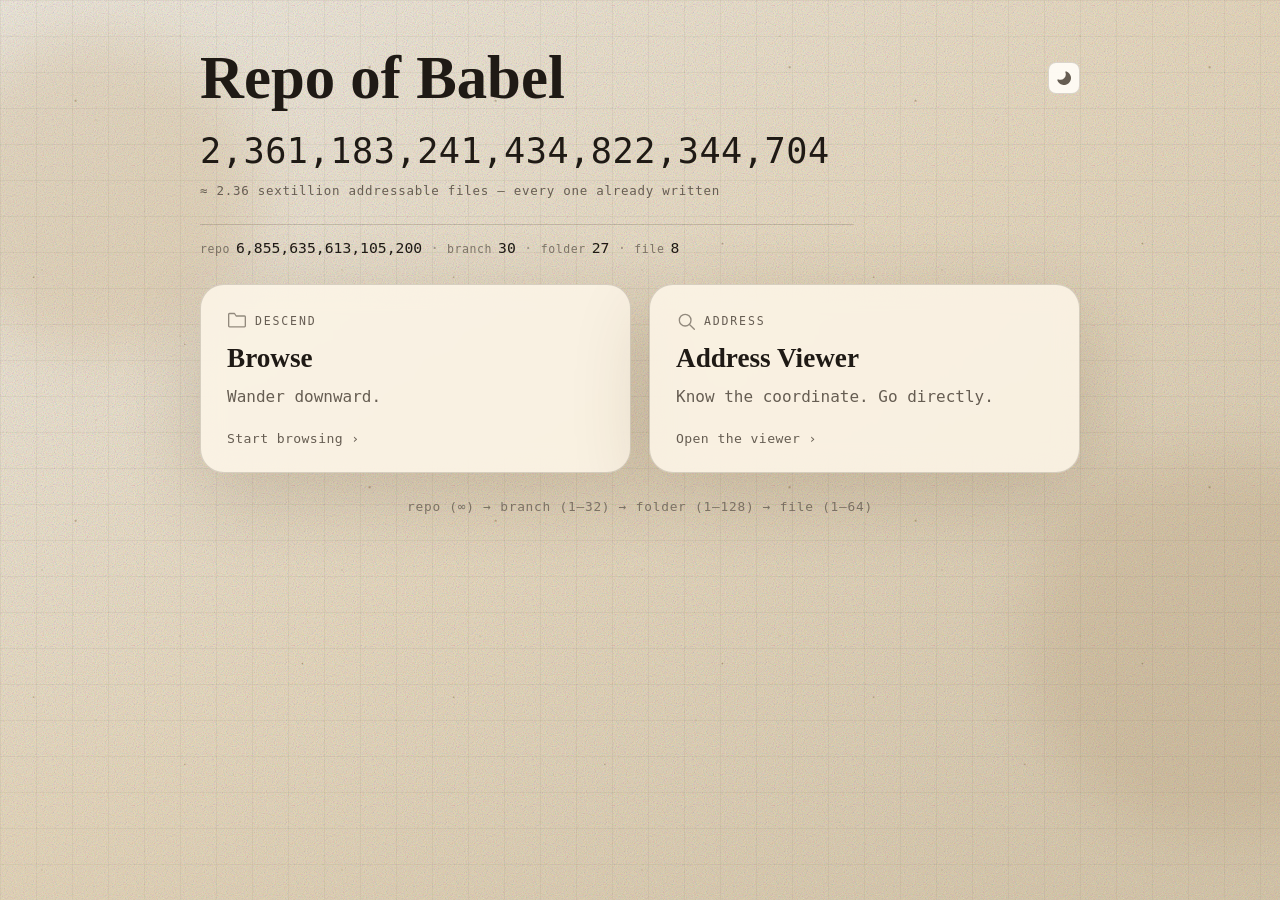
==== commit c8c1c7e8: "added ruby via web asm and changed the ui for viewer" ====
--- a/index.html
+++ b/index.html
@@ -22,10 +22,22 @@
             <svg class="theme-icon-sun" viewBox="0 0 16 16" width="16" height="16" fill="currentColor"><path d="M8 12a4 4 0 1 1 0-8 4 4 0 0 1 0 8Zm0-1.5a2.5 2.5 0 1 0 0-5 2.5 2.5 0 0 0 0 5ZM8 0a.75.75 0 0 1 .75.75v1.5a.75.75 0 0 1-1.5 0V.75A.75.75 0 0 1 8 0Zm0 13a.75.75 0 0 1 .75.75v1.5a.75.75 0 0 1-1.5 0v-1.5A.75.75 0 0 1 8 13Zm7.25-5.25a.75.75 0 0 1 0 1.5h-1.5a.75.75 0 0 1 0-1.5h1.5ZM0 8a.75.75 0 0 1 .75-.75h1.5a.75.75 0 0 1 0 1.5H.75A.75.75 0 0 1 0 8Zm11.314-4.886a.75.75 0 0 1 1.06 1.06l-1.06 1.061a.75.75 0 1 1-1.061-1.06l1.06-1.061ZM4.687 11.253a.75.75 0 0 1 1.06 1.06l-1.06 1.061a.75.75 0 1 1-1.06-1.06l1.06-1.061Zm7.687 1.06a.75.75 0 0 1-1.06 1.061l-1.061-1.06a.75.75 0 0 1 1.06-1.061l1.061 1.06ZM4.687 4.747a.75.75 0 0 1-1.06 1.06L2.566 4.747a.75.75 0 0 1 1.06-1.06l1.061 1.06Z"/></svg>
           </button>
         </div>
-        <p class="landing-lede">
-          Every program that could ever exist already does — waiting at its address.
-          Nothing is created here. Only found.
-        </p>
+        <div class="totality">
+          <p class="totality-count"><span id="totality-count">2,361,183,241,434,822,344,704</span></p>
+          <p class="totality-sub">≈ 2.36 sextillion addressable files — every one already written</p>
+          <a class="totality-door" id="totality-door" href="./viewer.html?repo=4&branch=12&folder=7&file=3&lang=python" aria-label="Open a file at a random address">
+            <span class="totality-coord" id="totality-coord">
+              <span class="tc-part"><span class="tc-k">repo</span> <span class="tc-v" data-k="repo">4</span></span>
+              <span class="tc-dot">·</span>
+              <span class="tc-part"><span class="tc-k">branch</span> <span class="tc-v" data-k="branch">12</span></span>
+              <span class="tc-dot">·</span>
+              <span class="tc-part"><span class="tc-k">folder</span> <span class="tc-v" data-k="folder">7</span></span>
+              <span class="tc-dot">·</span>
+              <span class="tc-part"><span class="tc-k">file</span> <span class="tc-v" data-k="file">3</span></span>
+            </span>
+            <span class="totality-door-cue">step into this one <span class="td-arrow" aria-hidden="true">→</span></span>
+          </a>
+        </div>
       </header>
 
       <section class="mode-grid">
@@ -60,8 +72,68 @@
       </section>
 
       <footer class="landing-foot">
-        <p>repo → branch (1–32) → folder (1–128) → file (1–64)</p>
+        <p>repo (∞) → branch (1–32) → folder (1–128) → file (1–64)</p>
       </footer>
     </main>
+    <script>
+      // Address space, straight from generator.js BOUNDS:
+      // repo (1 .. MAX_SAFE_INTEGER) x branch (32) x folder (128) x file (64).
+      const BOUNDS = { repo: 9007199254740991, branch: 32, folder: 128, file: 64 };
+      const group = (s) => s.replace(/\B(?=(\d{3})+(?!\d))/g, ",");
+      const rint = (max) => Math.floor(Math.random() * max) + 1;
+
+      const LANGS = ["python", "javascript", "lua", "typescript", "ruby"];
+      const pick = (arr) => arr[Math.floor(Math.random() * arr.length)];
+
+      const total =
+        BigInt(BOUNDS.repo) * BigInt(BOUNDS.branch) *
+        BigInt(BOUNDS.folder) * BigInt(BOUNDS.file);
+      document.getElementById("totality-count").textContent = group(total.toString());
+
+      const coord = document.getElementById("totality-coord");
+      const door = document.getElementById("totality-door");
+      const slots = coord.querySelectorAll(".tc-v");
+
+      function render(addr) {
+        slots.forEach((el) => {
+          el.textContent = group(String(addr[el.dataset.k]));
+        });
+        door.href =
+          `./viewer.html?repo=${addr.repo}&branch=${addr.branch}` +
+          `&folder=${addr.folder}&file=${addr.file}&lang=${addr.lang}`;
+      }
+
+      function newAddress() {
+        return {
+          repo: rint(BOUNDS.repo),
+          branch: rint(BOUNDS.branch),
+          folder: rint(BOUNDS.folder),
+          file: rint(BOUNDS.file),
+          lang: pick(LANGS),
+        };
+      }
+
+      function reshuffle() {
+        coord.classList.add("shuffling");
+        setTimeout(() => {
+          render(newAddress());
+          coord.classList.remove("shuffling");
+        }, 280);
+      }
+
+      render(newAddress());
+
+      // Drift through random galleries, but pause on hover/focus so the
+      // address you reach for is the one you land on.
+      let timer = null;
+      const still = window.matchMedia("(prefers-reduced-motion: reduce)").matches;
+      const start = () => { if (!still && !timer) timer = setInterval(reshuffle, 2600); };
+      const stop = () => { if (timer) { clearInterval(timer); timer = null; } };
+      start();
+      door.addEventListener("mouseenter", stop);
+      door.addEventListener("mouseleave", start);
+      door.addEventListener("focus", stop);
+      door.addEventListener("blur", start);
+    </script>
   </body>
 </html>
--- a/styles.css
+++ b/styles.css
@@ -18,8 +18,8 @@
   --line-number: rgba(31, 26, 21, 0.35);
   --code-bg-top: rgba(255, 253, 249, 0.95);
   --code-bg-bot: rgba(250, 243, 230, 0.95);
-  --glow-left: rgba(219, 110, 58, 0.22);
-  --glow-right: rgba(77, 126, 164, 0.18);
+  --glow-left: rgba(180, 140, 80, 0.28);
+  --glow-right: rgba(140, 100, 50, 0.18);
   --grid-line: rgba(53, 44, 31, 0.05);
   --accent: #8f2d20;
   --btn-dark-bg: #23180f;
@@ -28,6 +28,9 @@
   --spin-active-bg: rgba(35, 24, 15, 0.15);
   --browse-control-text: #554b40;
   --browse-stat-number: #554b40;
+  --grain-opacity: 0.55;
+  --vignette-strength: 32%;
+  --mote-color: rgba(120, 92, 50, 0.5);
 }
 
 [data-theme="dark"] {
@@ -50,8 +53,8 @@
   --line-number: rgba(200, 185, 160, 0.28);
   --code-bg-top: rgba(20, 18, 15, 0.97);
   --code-bg-bot: rgba(25, 22, 17, 0.97);
-  --glow-left: rgba(200, 90, 40, 0.14);
-  --glow-right: rgba(60, 110, 150, 0.12);
+  --glow-left: rgba(160, 120, 60, 0.18);
+  --glow-right: rgba(110, 80, 40, 0.14);
   --grid-line: rgba(200, 170, 120, 0.04);
   --accent: #e07060;
   --btn-dark-bg: #e8dfd0;
@@ -63,6 +66,9 @@
   --scrollbar-track: rgba(200, 170, 120, 0.05);
   --scrollbar-thumb: rgba(200, 170, 120, 0.18);
   --scrollbar-thumb-hover: rgba(224, 112, 96, 0.5);
+  --grain-opacity: 0.16;
+  --vignette-strength: 24%;
+  --mote-color: rgba(220, 190, 140, 0.3);
 }
 
 @media (prefers-color-scheme: dark) {
@@ -99,6 +105,9 @@
     --scrollbar-track: rgba(200, 170, 120, 0.05);
     --scrollbar-thumb: rgba(200, 170, 120, 0.18);
     --scrollbar-thumb-hover: rgba(224, 112, 96, 0.5);
+    --grain-opacity: 0.16;
+    --vignette-strength: 24%;
+    --mote-color: rgba(220, 190, 140, 0.3);
   }
 }
 
@@ -172,6 +181,77 @@
   position: absolute;
 }
 
+/* Aged archive: paper grain over everything */
+.background::before {
+  background-image: url("data:image/svg+xml,%3Csvg xmlns='http://www.w3.org/2000/svg' width='160' height='160'%3E%3Cfilter id='n'%3E%3CfeTurbulence type='fractalNoise' baseFrequency='0.9' numOctaves='2' stitchTiles='stitch'/%3E%3C/filter%3E%3Crect width='100%25' height='100%25' filter='url(%23n)'/%3E%3C/svg%3E");
+  content: "";
+  inset: 0;
+  mix-blend-mode: overlay;
+  opacity: var(--grain-opacity);
+  position: absolute;
+}
+
+/* Aged archive: vignette so the edges fall into shadow */
+.background::after {
+  background: radial-gradient(
+    ellipse 120% 90% at 50% 42%,
+    transparent 50%,
+    color-mix(in srgb, var(--bg-deep) var(--vignette-strength), transparent) 100%
+  );
+  content: "";
+  inset: 0;
+  position: absolute;
+}
+
+/* Dust motes drifting in the light — two parallax layers */
+.grid::before,
+.grid::after {
+  background-repeat: repeat;
+  content: "";
+  inset: 0;
+  position: absolute;
+}
+
+.grid::before {
+  animation: dust-drift-near 48s linear infinite;
+  background-image:
+    radial-gradient(1.6px 1.6px at 18% 24%, var(--mote-color), transparent),
+    radial-gradient(1.4px 1.4px at 72% 58%, var(--mote-color), transparent),
+    radial-gradient(1.2px 1.2px at 44% 82%, var(--mote-color), transparent),
+    radial-gradient(1.8px 1.8px at 88% 16%, var(--mote-color), transparent),
+    radial-gradient(1.3px 1.3px at 8% 66%, var(--mote-color), transparent);
+  background-size: 420px 420px;
+}
+
+.grid::after {
+  animation: dust-drift-far 84s linear infinite;
+  background-image:
+    radial-gradient(1px 1px at 32% 40%, var(--mote-color), transparent),
+    radial-gradient(1px 1px at 60% 12%, var(--mote-color), transparent),
+    radial-gradient(0.9px 0.9px at 80% 74%, var(--mote-color), transparent),
+    radial-gradient(1.1px 1.1px at 14% 90%, var(--mote-color), transparent),
+    radial-gradient(0.8px 0.8px at 50% 64%, var(--mote-color), transparent);
+  background-size: 300px 300px;
+  opacity: 0.6;
+}
+
+@keyframes dust-drift-near {
+  from { background-position: 0 0; }
+  to   { background-position: 30px -420px; }
+}
+
+@keyframes dust-drift-far {
+  from { background-position: 0 0; }
+  to   { background-position: -24px -300px; }
+}
+
+@media (prefers-reduced-motion: reduce) {
+  .grid::before,
+  .grid::after {
+    animation: none;
+  }
+}
+
 .app-shell {
   margin: 0 auto;
   max-width: 1100px;
@@ -189,15 +269,6 @@
   font-size: clamp(2.2rem, 5vw, 3.8rem);
   line-height: 1;
   margin: 0;
-}
-
-.bound {
-  color: var(--muted);
-  font-size: 0.72rem;
-  font-style: normal;
-  letter-spacing: 0.04em;
-  margin-left: 4px;
-  opacity: 0.7;
 }
 
 .panel {
@@ -206,33 +277,6 @@
   border: 1px solid var(--border);
   border-radius: 24px;
   box-shadow: var(--shadow);
-}
-
-.controls-panel,
-.meta-panel,
-.viewer-panel {
-  animation: rise 700ms ease-out both;
-}
-
-.controls-panel {
-  padding: 20px;
-}
-
-.address-grid {
-  display: grid;
-  gap: 14px;
-  grid-template-columns: repeat(5, minmax(0, 1fr));
-}
-
-label {
-  display: flex;
-  flex-direction: column;
-  gap: 8px;
-}
-
-label span {
-  color: var(--muted);
-  font-size: 0.82rem;
 }
 
 select {
@@ -267,105 +311,6 @@
     box-shadow 160ms ease;
 }
 
-/* Integrated spin field: ‹ [input] › */
-.spin-field {
-  align-items: stretch;
-  background: var(--panel-strong);
-  border: 1px solid rgba(75, 58, 36, 0.18);
-  border-radius: 14px;
-  display: flex;
-  min-height: 48px;
-  overflow: hidden;
-  transition: border-color 160ms ease, box-shadow 160ms ease;
-}
-
-.spin-field:focus-within {
-  border-color: rgba(143, 45, 32, 0.5);
-  box-shadow: 0 0 0 3px rgba(143, 45, 32, 0.12);
-}
-
-.spin-field input {
-  background: transparent;
-  border: 0;
-  border-radius: 0;
-  color: var(--ink);
-  flex: 1;
-  min-width: 0;
-  padding: 12px 4px;
-  text-align: center;
-}
-
-.spin-field input:focus {
-  box-shadow: none;
-  outline: none;
-}
-
-.spin-field input::-webkit-inner-spin-button,
-.spin-field input::-webkit-outer-spin-button {
-  appearance: none;
-}
-
-.spin-field input[type="number"] {
-  -moz-appearance: textfield;
-}
-
-.spin-btn {
-  align-items: center;
-  background: transparent;
-  border: 0;
-  color: var(--accent);
-  cursor: pointer;
-  display: flex;
-  font-size: 1.4rem;
-  justify-content: center;
-  opacity: 0.65;
-  padding: 0 14px;
-  transition: background 160ms ease, color 160ms ease, opacity 160ms ease;
-}
-
-.spin-btn:hover {
-  background: var(--spin-hover-bg);
-  color: var(--ink);
-  opacity: 1;
-}
-
-.spin-btn:active {
-  background: var(--spin-active-bg);
-}
-
-.nav-actions-row {
-  display: flex;
-  gap: 12px;
-  margin-top: 18px;
-}
-
-.action-btn {
-  background: var(--btn-dark-bg);
-  border: 0;
-  border-radius: 999px;
-  color: var(--btn-dark-fg);
-  min-height: 44px;
-  padding: 0 20px;
-}
-
-.action-btn:hover {
-  background: var(--accent);
-  color: #fff;
-  transform: translateY(-1px);
-}
-
-.action-btn.ghost {
-  background: transparent;
-  border: 1px solid rgba(75, 58, 36, 0.28);
-  color: var(--ink);
-}
-
-.action-btn.ghost:hover {
-  background: var(--panel-strong);
-  border-color: var(--accent);
-  color: var(--accent);
-}
-
 /* Shared header row (viewer + browse) */
 .hero-row {
   align-items: flex-end;
@@ -403,6 +348,146 @@
   line-height: 1.7;
   margin: 16px 0 0;
   max-width: 60ch;
+  transition: opacity 0.5s ease-in-out;
+  position: relative;
+  white-space: pre-wrap;
+  word-wrap: break-word;
+}
+
+.landing-lede::before {
+  content: '';
+  position: absolute;
+  top: -4px;
+  left: -4px;
+  right: -4px;
+  bottom: -4px;
+  background: radial-gradient(circle at 20% 50%, rgba(139, 45, 32, 0.15), transparent 50%);
+  border-radius: 2px;
+  pointer-events: none;
+  opacity: 0;
+  animation: esoteric-glow 8s ease-in-out infinite;
+}
+
+.landing-lede.fade-out {
+  opacity: 0;
+}
+
+@keyframes esoteric-glow {
+  0%, 100% { opacity: 0; }
+  50% { opacity: 1; }
+}
+
+/* Totality: the staggering count + a live, reshuffling coordinate */
+.totality {
+  display: flex;
+  flex-direction: column;
+  gap: 12px;
+  margin-top: 16px;
+}
+
+.totality .landing-lede {
+  margin-top: 0;
+}
+
+.totality-count {
+  color: var(--ink);
+  font-size: clamp(1.1rem, 3.2vw, 2.2rem);
+  font-variant-numeric: tabular-nums;
+  letter-spacing: 0.015em;
+  line-height: 1.15;
+  margin: 6px 0 0;
+  word-break: break-word;
+}
+
+.totality-sub {
+  color: var(--muted);
+  font-size: 0.78rem;
+  letter-spacing: 0.06em;
+  margin: 0;
+  text-transform: lowercase;
+}
+
+/* The coordinate is a real door: a random address you can step into */
+.totality-door {
+  align-items: baseline;
+  border-top: 1px solid var(--border);
+  color: var(--muted);
+  display: inline-flex;
+  flex-wrap: wrap;
+  gap: 8px 18px;
+  margin-top: 14px;
+  padding-top: 14px;
+  text-decoration: none;
+  width: fit-content;
+}
+
+.totality-coord {
+  align-items: baseline;
+  color: var(--muted);
+  display: inline-flex;
+  flex-wrap: wrap;
+  font-size: 0.92rem;
+  gap: 8px;
+  transition: opacity 240ms ease, filter 240ms ease;
+}
+
+.totality-coord.shuffling {
+  filter: blur(1.2px);
+  opacity: 0.3;
+}
+
+.totality-door-cue {
+  align-items: center;
+  color: var(--muted);
+  display: inline-flex;
+  font-size: 0.76rem;
+  gap: 6px;
+  letter-spacing: 0.05em;
+  opacity: 0;
+  transition: opacity 200ms ease, color 200ms ease;
+}
+
+.totality-door:hover .totality-door-cue,
+.totality-door:focus-visible .totality-door-cue {
+  color: var(--accent);
+  opacity: 1;
+}
+
+.td-arrow {
+  transition: transform 200ms ease;
+}
+
+.totality-door:hover .tc-v,
+.totality-door:focus-visible .tc-v {
+  color: var(--accent);
+}
+
+.totality-door:hover .td-arrow,
+.totality-door:focus-visible .td-arrow {
+  transform: translateX(3px);
+}
+
+.tc-part {
+  align-items: baseline;
+  display: inline-flex;
+  gap: 6px;
+}
+
+.tc-k {
+  color: var(--muted);
+  font-size: 0.72rem;
+  letter-spacing: 0.05em;
+  opacity: 0.8;
+}
+
+.tc-v {
+  color: var(--ink);
+  font-variant-numeric: tabular-nums;
+}
+
+.tc-dot {
+  color: var(--muted);
+  opacity: 0.5;
 }
 
 .mode-grid {
@@ -1160,6 +1245,32 @@
   overflow: hidden;
 }
 
+.terminal-wrap.minimized .terminal {
+  display: none;
+}
+
+.split-view.expanded {
+  height: 100vh;
+}
+
+.split-view.expanded .terminal-wrap {
+  flex: 1;
+}
+
+.split-view.expanded .code-viewer-wrap {
+  display: none;
+}
+
+@keyframes terminal-ping {
+  0%   { background: color-mix(in srgb, var(--accent) 22%, var(--bg-deep)); border-top-color: var(--accent); }
+  60%  { background: color-mix(in srgb, var(--accent) 10%, var(--bg-deep)); border-top-color: color-mix(in srgb, var(--accent) 60%, var(--border)); }
+  100% { background: var(--bg-deep); border-top-color: inherit; }
+}
+
+.terminal-wrap.ping .terminal-bar {
+  animation: terminal-ping 700ms ease-out both;
+}
+
 .terminal-bar {
   align-items: center;
   background: var(--bg-deep);
@@ -1170,11 +1281,22 @@
 }
 
 .term-dot {
+  background: none;
+  border: none;
   border-radius: 50%;
+  cursor: pointer;
   display: inline-block;
+  flex-shrink: 0;
   height: 11px;
   opacity: 0.7;
+  padding: 0;
+  transition: opacity 120ms ease, transform 120ms ease;
   width: 11px;
+}
+
+.term-dot:hover {
+  opacity: 1;
+  transform: scale(1.2);
 }
 
 .term-dot-red    { background: #c0574a; }
@@ -1315,10 +1437,6 @@
   }
 }
 
-.viewer-panel {
-  margin-top: 18px;
-}
-
 .code-viewer-wrap {
   position: relative;
 }
@@ -1340,19 +1458,183 @@
   opacity: 0;
 }
 
-.viewer-header {
-  align-items: center;
-  border-bottom: 1px solid var(--border);
-  display: flex;
-  gap: 12px;
-  justify-content: space-between;
-  padding: 12px 20px;
-}
-
 .viewer-subtitle {
   color: var(--muted);
   font-size: 0.85rem;
   margin: 0;
+}
+
+/* Viewer top bar: compact coordinate editor reading as a path */
+.viewer-topbar {
+  align-items: center;
+  border-bottom: 1px solid var(--border);
+  display: flex;
+  flex-wrap: wrap;
+  gap: 14px 18px;
+  justify-content: space-between;
+  padding: 12px 16px;
+}
+
+.addr-coords {
+  align-items: center;
+  display: flex;
+  flex-wrap: wrap;
+  gap: 8px 10px;
+}
+
+.addr-field {
+  align-items: center;
+  display: inline-flex;
+  gap: 7px;
+}
+
+.addr-label {
+  color: var(--muted);
+  font-size: 0.72rem;
+  letter-spacing: 0.04em;
+}
+
+.addr-sep {
+  color: var(--muted);
+  opacity: 0.45;
+}
+
+.stepper {
+  align-items: stretch;
+  background: var(--panel-strong);
+  border: 1px solid var(--border);
+  border-radius: 8px;
+  display: inline-flex;
+  height: 32px;
+  overflow: hidden;
+  transition: border-color 120ms ease, box-shadow 120ms ease;
+}
+
+.stepper:focus-within {
+  border-color: var(--accent);
+  box-shadow: 0 0 0 2px color-mix(in srgb, var(--accent) 25%, transparent);
+}
+
+.stepper input {
+  background: transparent;
+  border: 0;
+  color: var(--ink);
+  font-size: 0.82rem;
+  font-variant-numeric: tabular-nums;
+  min-width: 0;
+  padding: 0 2px;
+  text-align: center;
+  width: 44px;
+}
+
+.stepper input:focus {
+  outline: none;
+}
+
+.stepper #repo-input,
+.stepper input#repo-input {
+  width: 78px;
+}
+
+.stepper input::-webkit-inner-spin-button,
+.stepper input::-webkit-outer-spin-button {
+  appearance: none;
+}
+
+.stepper input[type="number"] {
+  -moz-appearance: textfield;
+}
+
+.stepper-btn {
+  background: transparent;
+  border: 0;
+  color: var(--muted);
+  cursor: pointer;
+  font-size: 1rem;
+  line-height: 1;
+  padding: 0 7px;
+  transition: background 120ms ease, color 120ms ease;
+}
+
+.stepper-btn:hover {
+  background: var(--spin-hover-bg);
+  color: var(--ink);
+}
+
+.stepper-btn:active {
+  background: var(--spin-active-bg);
+}
+
+.viewer-tools {
+  align-items: center;
+  display: flex;
+  flex-wrap: nowrap;
+  gap: 10px;
+}
+
+.viewer-more-wrap {
+  position: relative;
+}
+
+.viewer-more-btn {
+  min-width: 34px;
+  padding: 0 10px;
+}
+
+.viewer-more-menu {
+  background: var(--panel-strong);
+  border: 1px solid var(--border);
+  border-radius: 8px;
+  box-shadow: 0 14px 34px rgba(31, 26, 21, 0.16);
+  display: flex;
+  flex-direction: column;
+  gap: 2px;
+  min-width: 140px;
+  padding: 6px;
+  position: absolute;
+  right: 0;
+  top: calc(100% + 6px);
+  z-index: 20;
+}
+
+.viewer-more-menu[hidden] {
+  display: none;
+}
+
+[data-theme="dark"] .viewer-more-menu {
+  box-shadow: 0 16px 38px rgba(0, 0, 0, 0.38);
+}
+
+.viewer-more-item {
+  background: transparent;
+  border: 0;
+  border-radius: 6px;
+  color: var(--ink);
+  cursor: pointer;
+  font-size: 0.8125rem;
+  min-height: 30px;
+  padding: 0 10px;
+  text-align: left;
+  transition: background 120ms ease, color 120ms ease;
+}
+
+.viewer-more-item:hover,
+.viewer-more-item:focus {
+  background: var(--panel);
+  color: var(--accent);
+  outline: none;
+}
+
+.visually-hidden {
+  border: 0;
+  clip: rect(0 0 0 0);
+  height: 1px;
+  margin: -1px;
+  overflow: hidden;
+  padding: 0;
+  position: absolute;
+  white-space: nowrap;
+  width: 1px;
 }
 
 .code-viewer {
@@ -1528,14 +1810,6 @@
 }
 
 @media (max-width: 900px) {
-  .address-grid {
-    grid-template-columns: repeat(2, minmax(0, 1fr));
-  }
-
-  .language-select {
-    grid-column: 1 / -1;
-  }
-
   .mode-grid {
     grid-template-columns: 1fr;
   }
@@ -1544,10 +1818,6 @@
 @media (max-width: 640px) {
   .app-shell {
     padding: 28px 14px 48px;
-  }
-
-  .address-grid {
-    grid-template-columns: 1fr;
   }
 
   .code-line {
@@ -1555,14 +1825,4 @@
     grid-template-columns: 42px minmax(0, 1fr);
     padding: 0 14px;
   }
-
-  .controls-panel,
-  .viewer-header {
-    padding-left: 14px;
-    padding-right: 14px;
-  }
-
-  .nav-actions-row .action-btn {
-    flex: 1;
-  }
-}
+}
